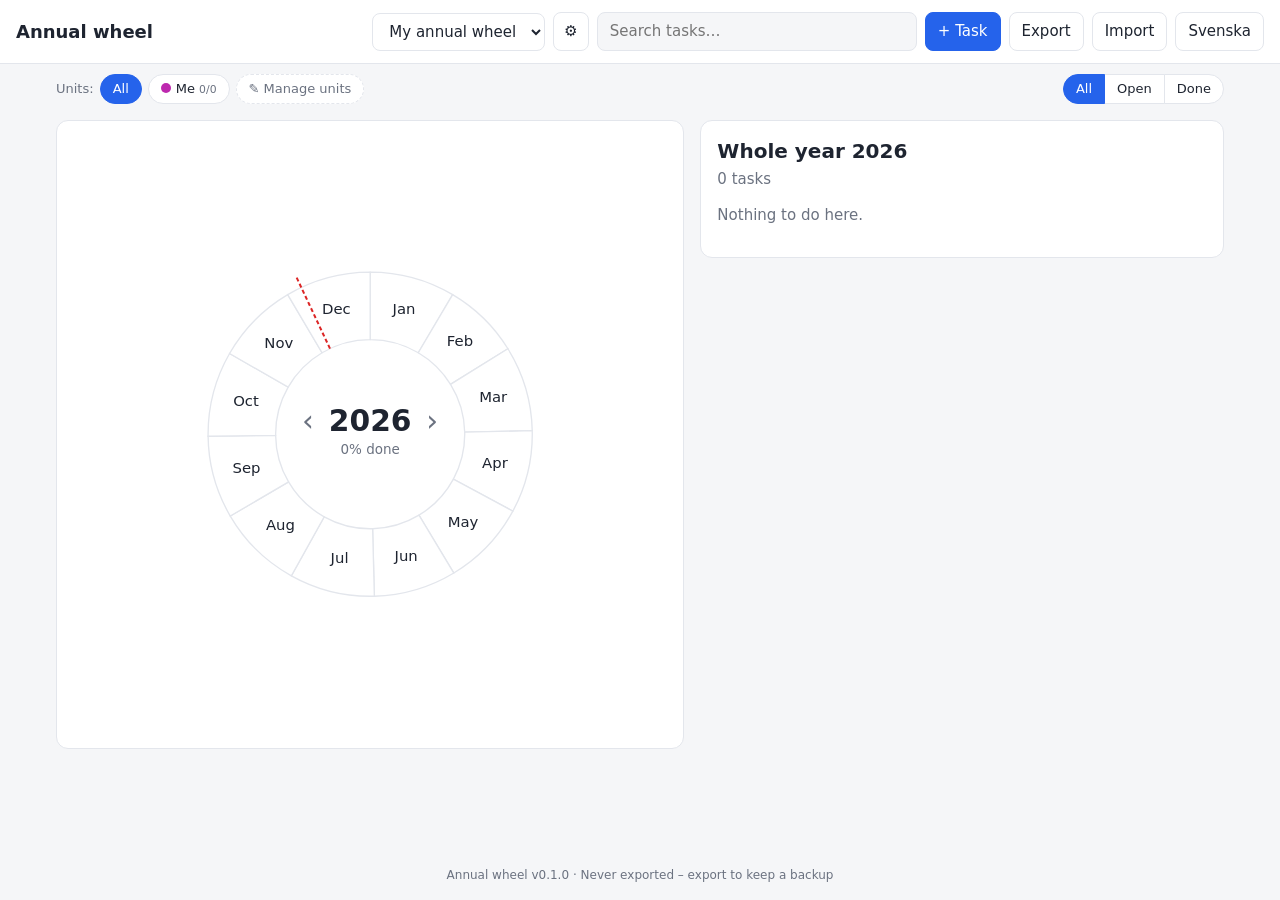
==== index.html @ ac0f51fc "Build Årshjul v0.1.0: recurring annual wheel PWA Vanilla JS, no dependencies, localStorage. Yearless" ====
<!doctype html>
<html lang="sv">

<head>
  <meta charset="utf-8">
  <meta name="viewport" content="width=device-width, initial-scale=1">
  <meta http-equiv="Content-Security-Policy"
    content="default-src 'self'; style-src 'self' 'unsafe-inline'; img-src 'self' data:; object-src 'none'; base-uri 'none'">
  <meta name="theme-color" content="#2563eb">
  <title>Årshjul</title>
  <link rel="manifest" href="manifest.webmanifest">
  <link rel="icon" href="icon.svg" type="image/svg+xml">
  <link rel="stylesheet" href="css/app.css">
  <script type="module" src="js/app.js"></script>
</head>

<body>
  <header>
    <h1 data-i18n="appName">Årshjul</h1>
    <select id="wheel-select" data-i18n-title="wheel"></select>
    <button id="btn-wheel" class="icon" data-i18n-title="wheelSettings">⚙</button>
    <input id="search" type="search" data-i18n-ph="search">
    <button id="btn-add" class="primary" data-i18n="addTask"></button>
    <button id="btn-export" data-i18n="export"></button>
    <label class="btn"><span data-i18n="import"></span><input id="file" type="file" accept=".json,application/json" hidden></label>
    <button id="btn-lang"></button>
  </header>

  <nav class="filters">
    <div id="chips" class="chips"></div>
    <div id="status" class="seg" role="group" data-i18n-title="status"></div>
  </nav>

  <main>
    <section class="card"><svg id="wheel" role="group" data-i18n-title="appName"></svg></section>
    <section class="card" id="panel" aria-live="polite"></section>
  </main>

  <footer><span data-i18n="appName"></span> <span id="version"></span> · <span id="backup"></span></footer>

  <dialog id="dlg-task">
    <form id="form-task">
      <h2 id="task-heading"></h2>
      <label><span data-i18n="title"></span><input name="title" required></label>
      <div class="row">
        <label><span data-i18n="start"></span><input name="start" type="date" required></label>
        <label><span data-i18n="end"></span><input name="end" type="date" required></label>
      </div>
      <small class="muted" data-i18n="wrapHint"></small>
      <fieldset>
        <legend data-i18n="units"></legend>
        <div id="task-units" class="checks"></div>
      </fieldset>
      <label><span data-i18n="note"></span><textarea name="note" rows="2"></textarea></label>
      <label><span data-i18n="checklist"></span><textarea name="items" rows="5" data-i18n-ph="checklistHint"></textarea></label>
      <div class="actions">
        <button type="button" id="task-delete" class="danger" data-i18n="delete"></button>
        <span class="spacer"></span>
        <button type="button" data-close data-i18n="cancel"></button>
        <button class="primary" data-i18n="save"></button>
      </div>
    </form>
  </dialog>

  <dialog id="dlg-units">
    <h2 data-i18n="manageUnits"></h2>
    <div id="unit-list"></div>
    <div class="actions">
      <button type="button" id="unit-add" data-i18n="newUnit"></button>
      <span class="spacer"></span>
      <button type="button" class="primary" data-close data-i18n="close"></button>
    </div>
  </dialog>

  <dialog id="dlg-wheel">
    <form id="form-wheel">
      <h2 data-i18n="wheelSettings"></h2>
      <label><span data-i18n="wheelName"></span><input name="name" required></label>
      <div class="actions">
        <button type="button" id="wheel-delete" class="danger" data-i18n="delete"></button>
        <span class="spacer"></span>
        <button type="button" data-close data-i18n="cancel"></button>
        <button class="primary" data-i18n="save"></button>
      </div>
    </form>
  </dialog>
</body>

</html>
---- css/app.css ----
:root {
  --bg: #f5f6f8;
  --card: #fff;
  --text: #1e2430;
  --muted: #6b7280;
  --line: #e3e6ec;
  --accent: #2563eb;
  --late: #dc2626;
  color-scheme: light dark;
}

@media (prefers-color-scheme: dark) {
  :root {
    --bg: #14171c;
    --card: #1d2128;
    --text: #e8eaee;
    --muted: #98a0ae;
    --line: #2d333d;
    --accent: #6ea0ff;
    --late: #f87171;
  }
}

* { box-sizing: border-box; }

body {
  margin: 0;
  font: 15px/1.4 system-ui, sans-serif;
  background: var(--bg);
  color: var(--text);
  min-height: 100vh;
  display: flex;
  flex-direction: column;
}

header {
  display: flex;
  flex-wrap: wrap;
  gap: 8px;
  align-items: center;
  padding: 12px 16px;
  background: var(--card);
  border-bottom: 1px solid var(--line);
}

header h1 { font-size: 18px; margin: 0 auto 0 0; }

input, select, textarea, button, .btn {
  font: inherit;
  color: var(--text);
  background: var(--card);
  border: 1px solid var(--line);
  border-radius: 8px;
  padding: 8px 12px;
}

input[type=search] { background: var(--bg); min-width: 200px; flex: 1 1 200px; max-width: 320px; }
button, .btn, select { cursor: pointer; }
button:hover, .btn:hover { border-color: var(--accent); }
:focus-visible { outline: 2px solid var(--accent); outline-offset: 2px; }
.primary { background: var(--accent); border-color: var(--accent); color: #fff; }
.danger { color: var(--late); }
.icon { padding: 8px 10px; }
.muted { color: var(--muted); }

.filters {
  display: flex;
  flex-wrap: wrap;
  justify-content: space-between;
  gap: 8px;
  padding: 10px 16px 0;
  max-width: 1200px;
  width: 100%;
  margin: 0 auto;
}

.chips { display: flex; flex-wrap: wrap; gap: 6px; align-items: center; }
.chips .label { color: var(--muted); font-size: 13px; }
.chip { padding: 5px 12px; border-radius: 999px; font-size: 13px; }
.chip small { color: var(--muted); }
.chip.on { background: var(--accent); border-color: var(--accent); color: #fff; }
.chip.on small { color: inherit; opacity: .8; }
.chip.ghost { border-style: dashed; color: var(--muted); }

.seg { display: flex; }
.seg button { border-radius: 0; font-size: 13px; padding: 5px 12px; margin-left: -1px; }
.seg button:first-child { border-radius: 999px 0 0 999px; }
.seg button:last-child { border-radius: 0 999px 999px 0; }
.seg button.on { background: var(--accent); border-color: var(--accent); color: #fff; position: relative; }

main {
  display: grid;
  grid-template-columns: minmax(320px, 1.2fr) minmax(300px, 1fr);
  gap: 16px;
  padding: 16px;
  max-width: 1200px;
  width: 100%;
  margin: 0 auto;
  flex: 1;
  align-items: start;
}

@media (max-width: 800px) {
  main { grid-template-columns: 1fr; }
}

.card { background: var(--card); border: 1px solid var(--line); border-radius: 12px; padding: 16px; min-width: 0; }

/* ---- Hjulet ---- */
svg { width: 100%; height: auto; display: block; }
svg [tabindex]:focus { outline: none; }
svg [tabindex]:focus-visible { stroke: var(--accent); stroke-width: 3; }
.month { fill: var(--card); stroke: var(--line); cursor: pointer; }
.month:hover, .month.sel { fill: var(--accent); fill-opacity: .18; }
.month-label { font-size: 11px; fill: var(--text); pointer-events: none; text-anchor: middle; dominant-baseline: middle; }
.task { cursor: pointer; stroke: var(--card); stroke-width: 1.5; transition: opacity .15s; }
.task:hover { filter: brightness(1.15); }
.task.late { stroke: var(--late); stroke-width: 2; stroke-dasharray: 4 2; }
.dim { opacity: .15; }
.task-label { font-size: 10px; fill: #fff; pointer-events: none; text-anchor: middle; dominant-baseline: central; }
.today { stroke: var(--late); stroke-width: 1.5; stroke-dasharray: 3 2; }
.center-year { font-size: 22px; font-weight: 700; fill: var(--text); text-anchor: middle; }
.center-sub { font-size: 10px; fill: var(--muted); text-anchor: middle; }
.center-late { font-size: 10px; fill: var(--late); text-anchor: middle; font-weight: 600; }
.nav { font-size: 22px; fill: var(--muted); text-anchor: middle; cursor: pointer; user-select: none; }
.nav:hover { fill: var(--accent); }

/* ---- Listan ---- */
.panel-head { display: flex; justify-content: space-between; align-items: start; gap: 8px; margin-bottom: 12px; }
.panel-head button { font-size: 13px; padding: 5px 10px; white-space: nowrap; }
h2 { margin: 0 0 4px; font-size: 20px; overflow-wrap: anywhere; }
h3 { font-size: 13px; text-transform: uppercase; letter-spacing: .04em; color: var(--muted); margin: 16px 0 8px; }
.late-h { color: var(--late); margin-top: 0; }
.sub, .empty { color: var(--muted); }

.todo { border: 1px solid var(--line); border-left: 5px solid var(--c); border-radius: 8px; padding: 10px 12px; margin-bottom: 10px; }
.todo.late { border-color: var(--late); border-left-color: var(--c); }
.todo-head { display: flex; justify-content: space-between; gap: 8px; }
.link { all: unset; font-weight: 600; cursor: pointer; overflow-wrap: anywhere; }
.link:hover { text-decoration: underline; }
.link:focus-visible { outline: 2px solid var(--accent); }
.todo-dates { color: var(--muted); font-size: 13px; white-space: nowrap; }
.tags { margin-top: 4px; }
.tag { display: inline-block; font-size: 11px; padding: 1px 8px; border-radius: 999px; border: 1px solid var(--line); color: var(--muted); margin: 0 4px 2px 0; }
.late-tag { border-color: var(--late); color: var(--late); font-weight: 600; }
.bar { height: 4px; background: var(--line); border-radius: 2px; margin: 8px 0; }
.bar > i { display: block; height: 100%; border-radius: 2px; background: var(--c); }
.note { margin: 0 0 6px; white-space: pre-wrap; overflow-wrap: anywhere; color: var(--muted); font-size: 14px; }
.todo label { display: flex; gap: 8px; align-items: baseline; padding: 2px 0; cursor: pointer; overflow-wrap: anywhere; }
.todo label.done span { text-decoration: line-through; color: var(--muted); }

.dot { display: inline-block; width: 10px; height: 10px; border-radius: 50%; margin-right: 5px; }

footer { text-align: center; font-size: 12px; color: var(--muted); padding: 8px 16px 16px; }
footer .warn { color: var(--late); }

/* ---- Dialoger ---- */
dialog {
  background: var(--card);
  color: var(--text);
  border: 1px solid var(--line);
  border-radius: 12px;
  padding: 20px;
  width: min(480px, calc(100vw - 32px));
}
dialog::backdrop { background: rgb(0 0 0 / .4); }
dialog form { display: flex; flex-direction: column; gap: 10px; }
dialog label { display: flex; flex-direction: column; gap: 4px; font-size: 13px; color: var(--muted); }
dialog label > :is(input, textarea) { color: var(--text); font-size: 15px; }
dialog .row { display: flex; gap: 10px; }
dialog .row label { flex: 1; }
fieldset { border: 1px solid var(--line); border-radius: 8px; margin: 0; padding: 8px 12px; }
legend { font-size: 13px; color: var(--muted); padding: 0 4px; }
.checks { display: flex; flex-wrap: wrap; gap: 4px 16px; }
dialog label.check { flex-direction: row; align-items: center; gap: 6px; color: var(--text); font-size: 15px; }
.actions { display: flex; gap: 8px; margin-top: 8px; }
.spacer { flex: 1; }
.unit-row { display: flex; gap: 8px; margin-bottom: 8px; }
.unit-row input[name=name] { flex: 1; min-width: 0; }
.unit-row input[type=color] { padding: 2px; width: 44px; height: 40px; }

/* ---- Utskrift ---- */
@media print {
  header, .filters, footer, .panel-head button { display: none; }
  body { background: #fff; }
  main { grid-template-columns: 1fr; }
  .card { border: none; break-inside: avoid; }
  .todo { break-inside: avoid; }
}
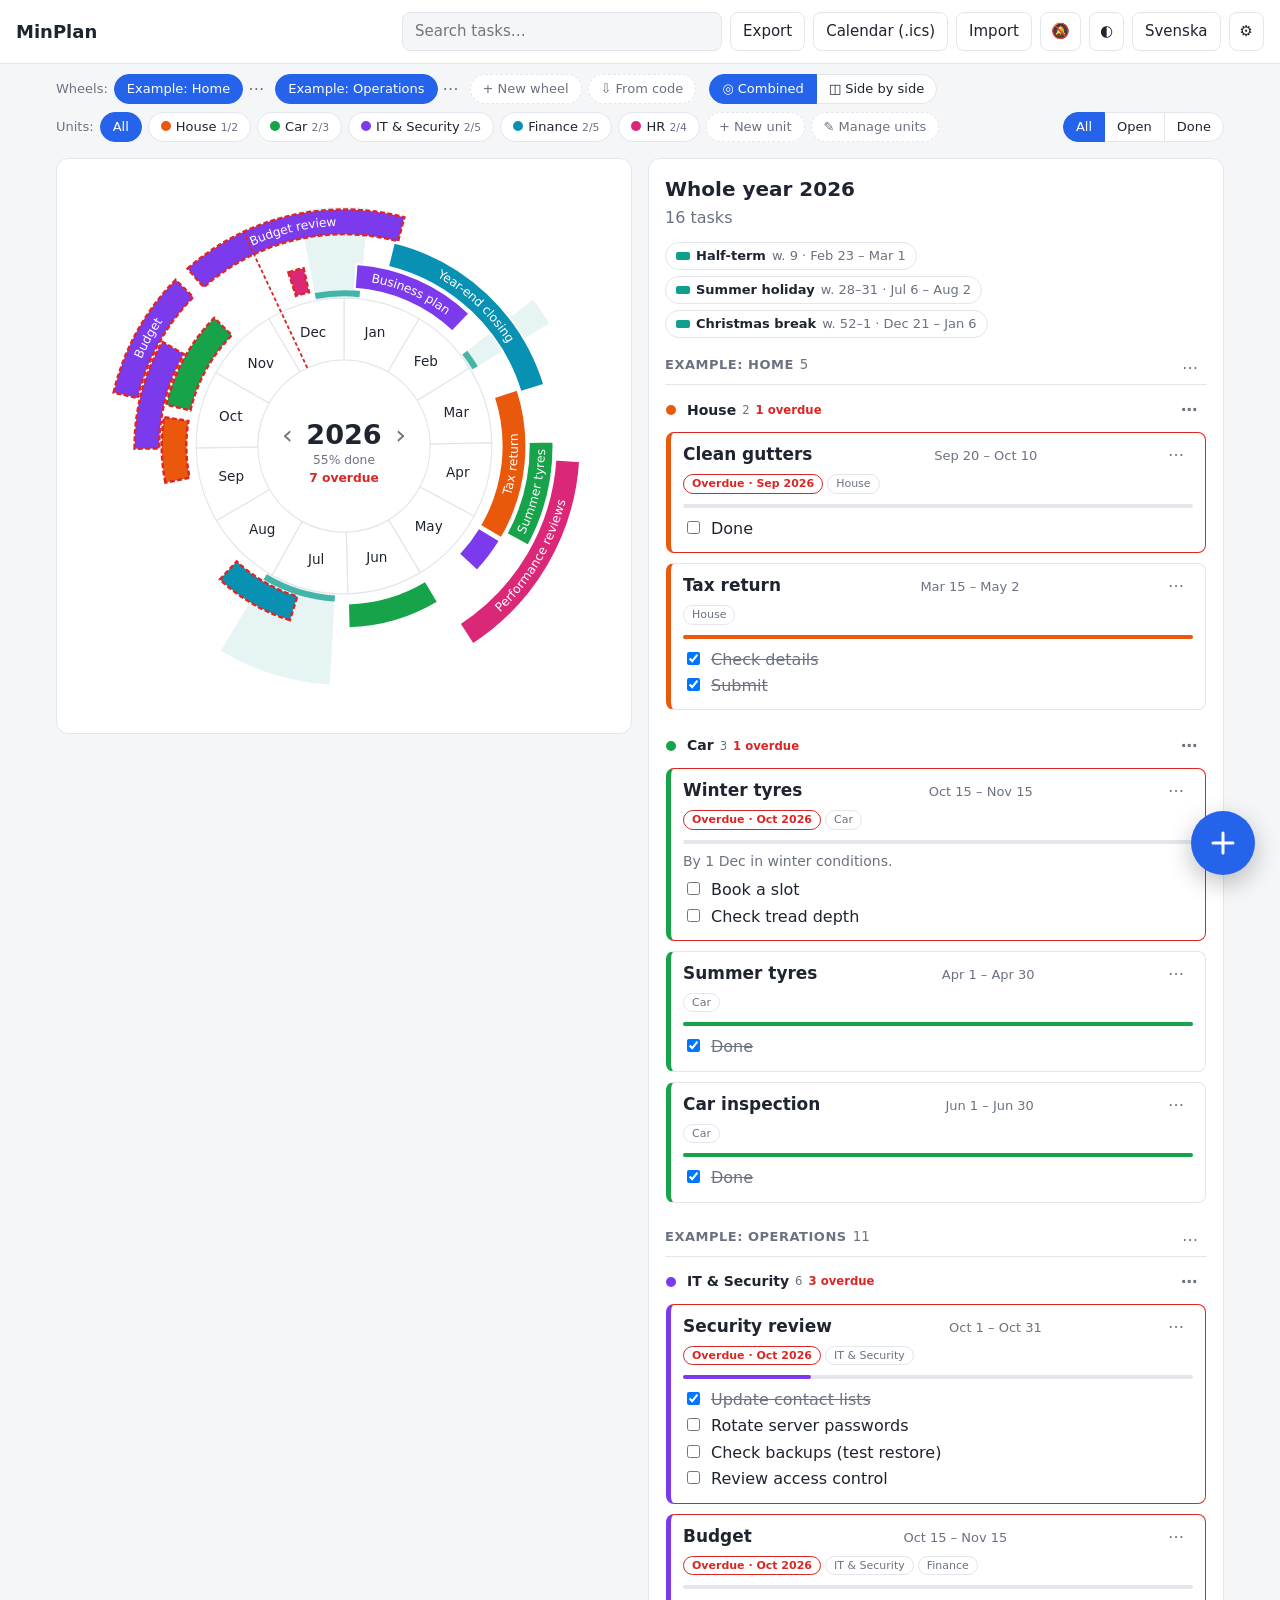
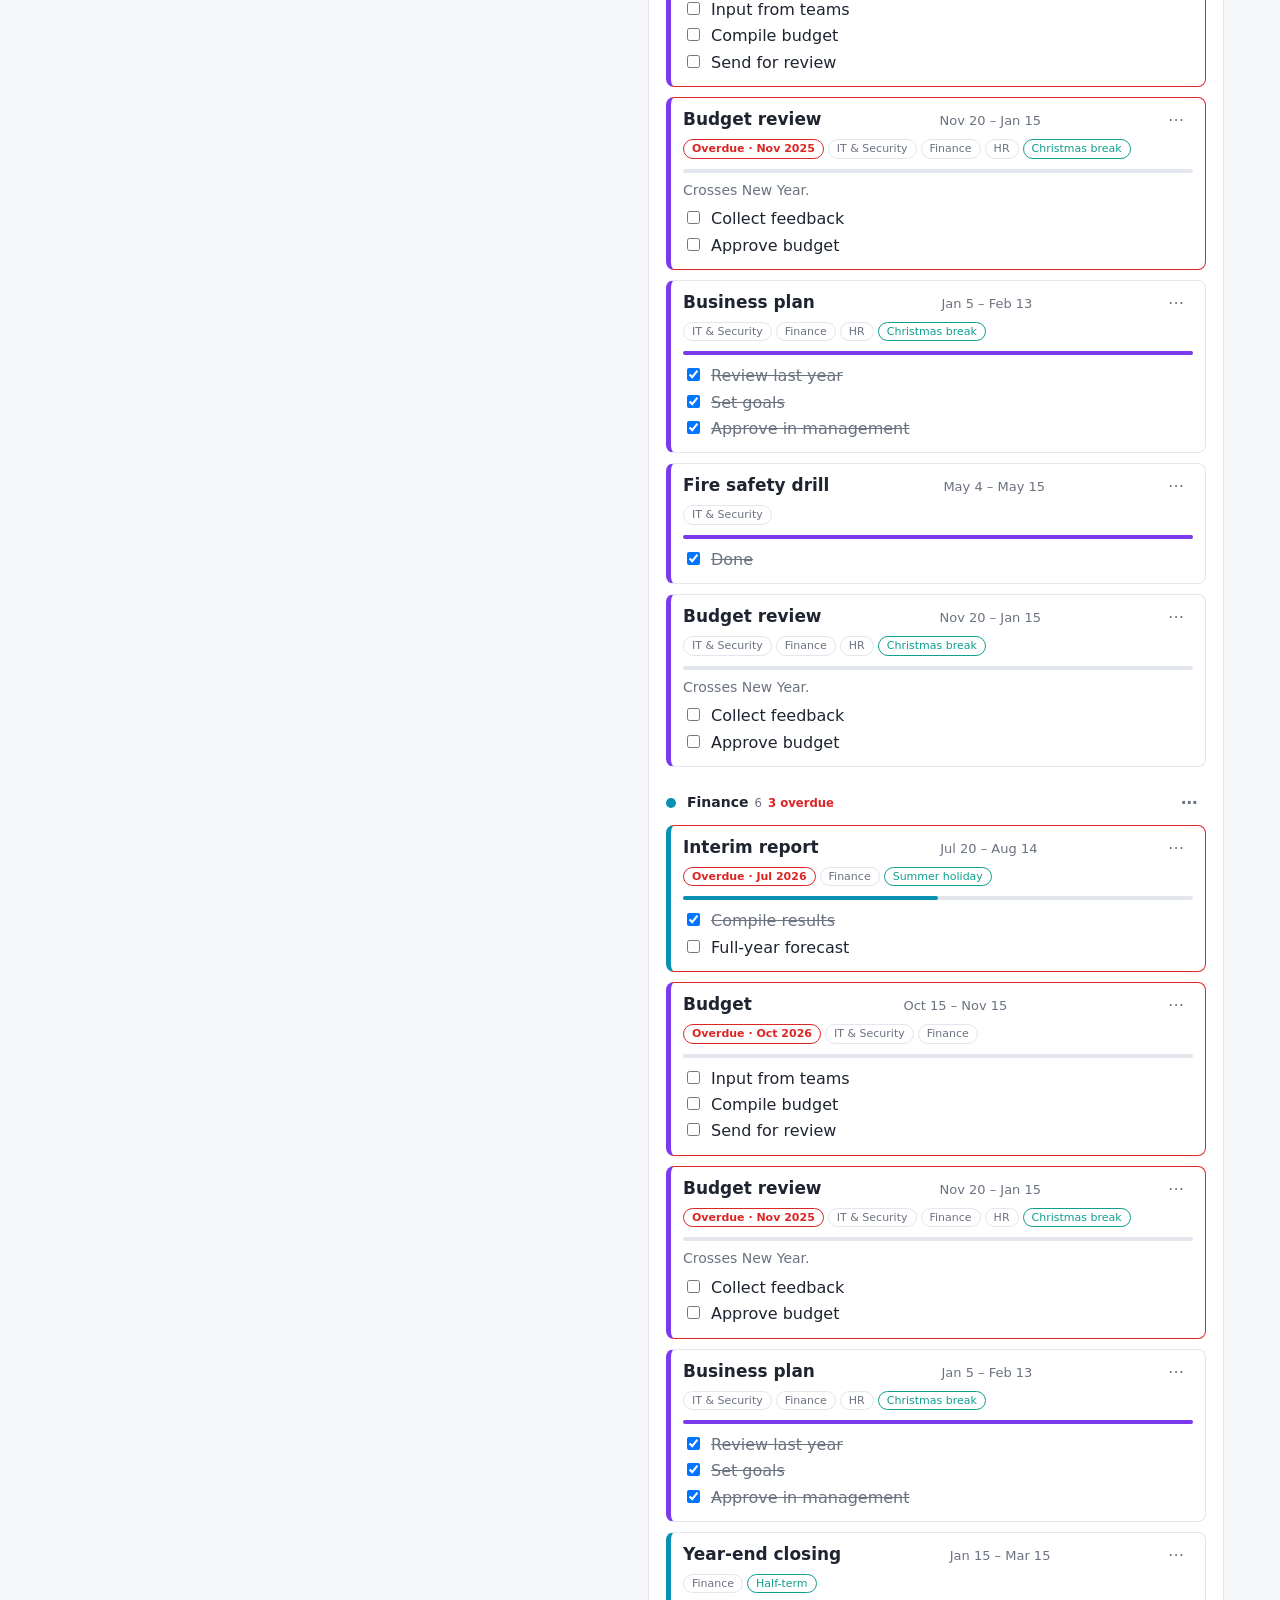
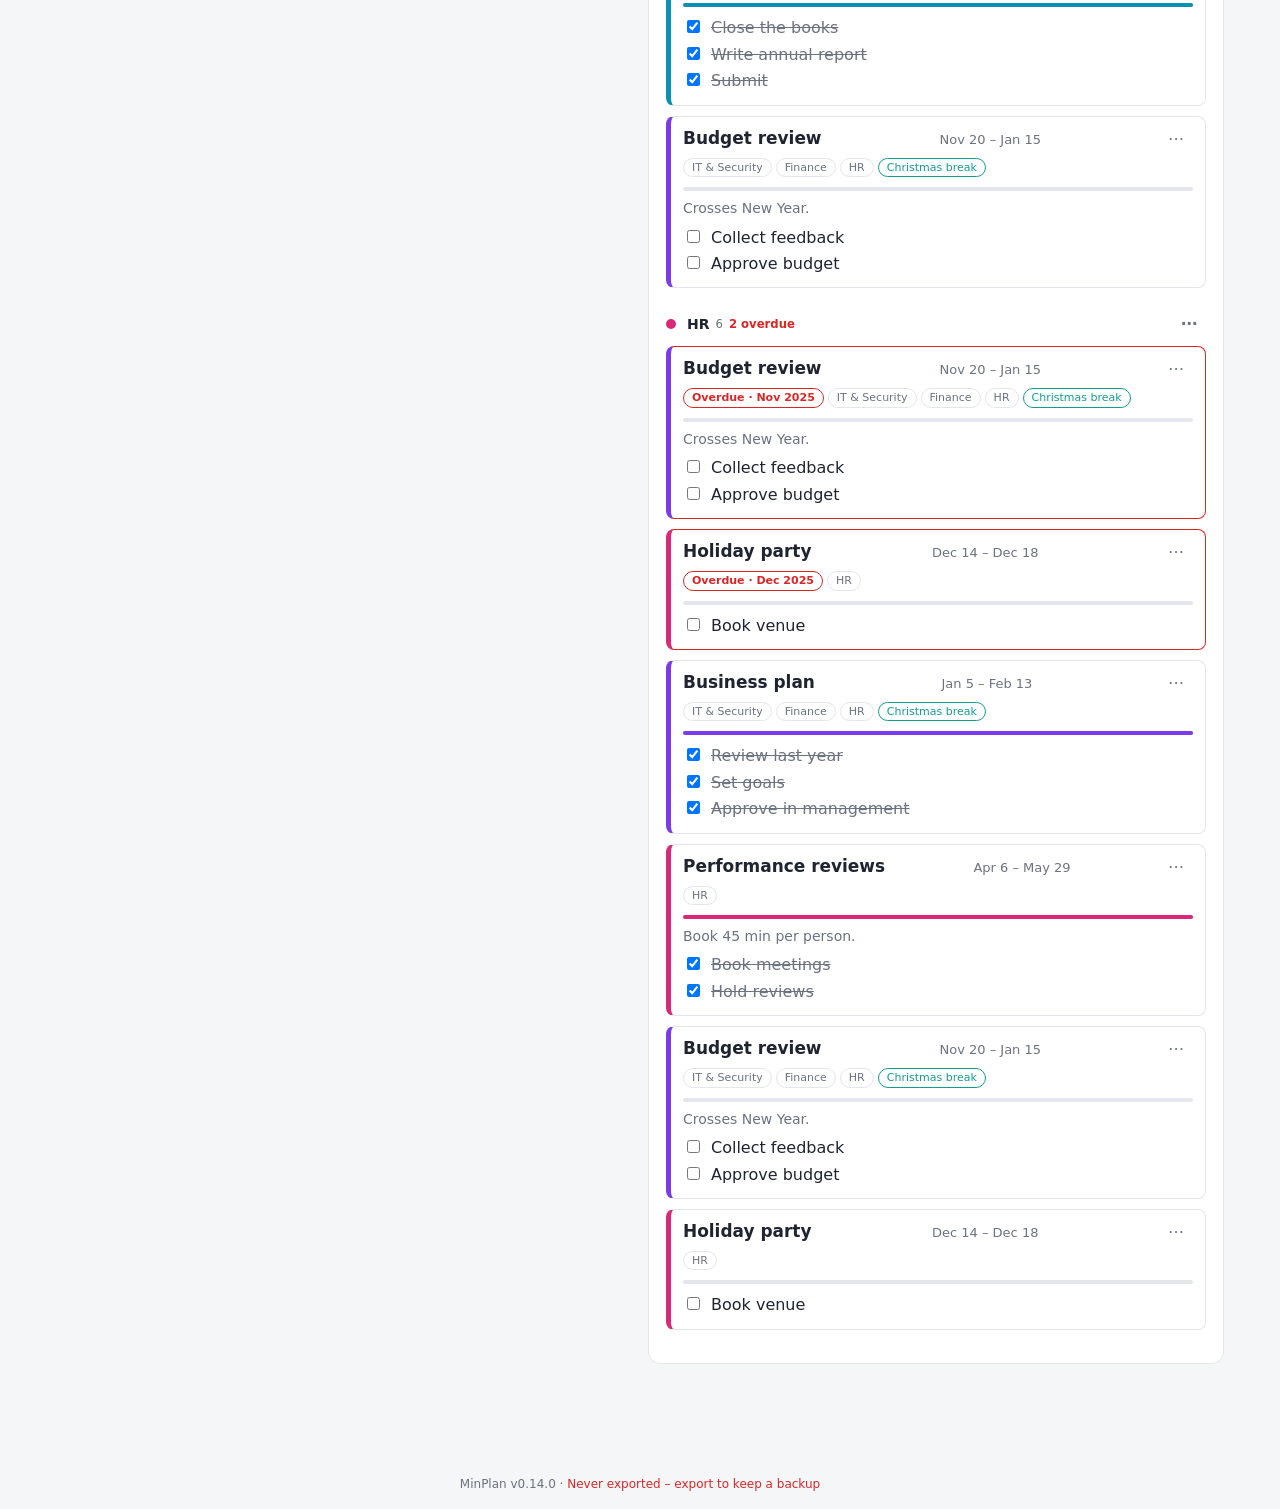
==== commit 81768b38: "adding improved export and import and a dedicated settings page" ====
--- a/index.html
+++ b/index.html
@@ -7,7 +7,7 @@
   <meta http-equiv="Content-Security-Policy"
     content="default-src 'self'; style-src 'self' 'unsafe-inline'; img-src 'self' data:; object-src 'none'; base-uri 'none'">
   <meta name="theme-color" content="#2563eb">
-  <title>Årshjul</title>
+  <title>MinPlan</title>
   <link rel="manifest" href="manifest.webmanifest">
   <link rel="icon" href="icon.svg" type="image/svg+xml">
   <link rel="stylesheet" href="css/app.css">
@@ -16,23 +16,25 @@
 
 <body>
   <header>
-    <h1 data-i18n="appName">Årshjul</h1>
-    <select id="wheel-select" data-i18n-title="wheel"></select>
-    <button id="btn-wheel" class="icon" data-i18n-title="wheelSettings">⚙</button>
+    <h1 data-i18n="appName">MinPlan</h1>
     <input id="search" type="search" data-i18n-ph="search">
-    <button id="btn-add" class="primary" data-i18n="addTask"></button>
     <button id="btn-export" data-i18n="export"></button>
+    <button id="btn-ics" data-i18n="calendar" data-i18n-title="calendarHint"></button>
     <label class="btn"><span data-i18n="import"></span><input id="file" type="file" accept=".json,application/json" hidden></label>
+    <button id="btn-notify" class="icon" hidden></button>
+    <button id="btn-theme" class="icon"></button>
     <button id="btn-lang"></button>
+    <button id="btn-settings" class="icon" data-i18n-title="settings">⚙</button>
   </header>
 
   <nav class="filters">
+    <div id="wheels" class="chips wheels"></div>
     <div id="chips" class="chips"></div>
     <div id="status" class="seg" role="group" data-i18n-title="status"></div>
   </nav>
 
-  <main>
-    <section class="card"><svg id="wheel" role="group" data-i18n-title="appName"></svg></section>
+  <main id="main">
+    <section class="card" id="wheel-area"></section>
     <section class="card" id="panel" aria-live="polite"></section>
   </main>
 
@@ -42,9 +44,10 @@
     <form id="form-task">
       <h2 id="task-heading"></h2>
       <label><span data-i18n="title"></span><input name="title" required></label>
+      <label hidden><span data-i18n="wheel"></span><select name="wheel"></select></label>
       <div class="row">
-        <label><span data-i18n="start"></span><input name="start" type="date" required></label>
-        <label><span data-i18n="end"></span><input name="end" type="date" required></label>
+        <label><span data-i18n="start"></span><input name="start" class="date" required maxlength="10" inputmode="numeric" autocomplete="off" data-i18n-ph="dateFmt"></label>
+        <label><span data-i18n="end"></span><input name="end" class="date" required maxlength="10" inputmode="numeric" autocomplete="off" data-i18n-ph="dateFmt"></label>
       </div>
       <small class="muted" data-i18n="wrapHint"></small>
       <fieldset>
@@ -53,6 +56,7 @@
       </fieldset>
       <label><span data-i18n="note"></span><textarea name="note" rows="2"></textarea></label>
       <label><span data-i18n="checklist"></span><textarea name="items" rows="5" data-i18n-ph="checklistHint"></textarea></label>
+      <label class="check"><input type="checkbox" name="notify"><span data-i18n="notifyTask"></span></label>
       <div class="actions">
         <button type="button" id="task-delete" class="danger" data-i18n="delete"></button>
         <span class="spacer"></span>
@@ -64,12 +68,30 @@
 
   <dialog id="dlg-units">
     <h2 data-i18n="manageUnits"></h2>
+    <p class="muted hint" data-i18n="unitsHint"></p>
     <div id="unit-list"></div>
     <div class="actions">
-      <button type="button" id="unit-add" data-i18n="newUnit"></button>
       <span class="spacer"></span>
       <button type="button" class="primary" data-close data-i18n="close"></button>
     </div>
+  </dialog>
+
+  <dialog id="dlg-new">
+    <form id="form-new">
+      <h2 data-i18n="newWheelTitle"></h2>
+      <label><span data-i18n="wheelName"></span><input name="name" required></label>
+      <fieldset>
+        <legend data-i18n="startWith"></legend>
+        <label class="check"><input type="radio" name="from" value="empty" checked><span data-i18n="startEmpty"></span></label>
+        <label class="check"><input type="radio" name="from" value="example"><span data-i18n="startExample"></span></label>
+      </fieldset>
+      <label class="check" id="clear-box"><input type="checkbox" name="clear" checked><span id="clear-text"></span></label>
+      <div class="actions">
+        <span class="spacer"></span>
+        <button type="button" data-close data-i18n="cancel"></button>
+        <button class="primary" data-i18n="create"></button>
+      </div>
+    </form>
   </dialog>
 
   <dialog id="dlg-wheel">
@@ -84,6 +106,125 @@
       </div>
     </form>
   </dialog>
+  <dialog id="dlg-period">
+    <form id="form-period">
+      <h2 id="period-heading"></h2>
+      <label><span data-i18n="periodName"></span><input name="name" required data-i18n-ph="periodPh"></label>
+      <label hidden><span data-i18n="wheel"></span><select name="wheel"></select></label>
+      <div class="row">
+        <label><span data-i18n="start"></span><input name="start" class="date" required maxlength="10" inputmode="numeric" autocomplete="off" data-i18n-ph="dateFmt"></label>
+        <label><span data-i18n="end"></span><input name="end" class="date" required maxlength="10" inputmode="numeric" autocomplete="off" data-i18n-ph="dateFmt"></label>
+      </div>
+      <small class="muted" id="period-weeks"></small>
+      <label class="check"><input type="checkbox" name="recurring"><span data-i18n="recurring"></span></label>
+      <small class="muted" data-i18n="recurringHint"></small>
+      <div class="actions">
+        <button type="button" id="period-delete" class="danger" data-i18n="delete"></button>
+        <span class="spacer"></span>
+        <button type="button" data-close data-i18n="cancel"></button>
+        <button class="primary" data-i18n="save"></button>
+      </div>
+    </form>
+  </dialog>
+
+  <dialog id="dlg-settings">
+    <form id="form-settings">
+      <h2 data-i18n="settings"></h2>
+      <fieldset>
+        <legend data-i18n="appearance"></legend>
+        <label><span data-i18n="textSize"></span>
+          <span class="range"><input type="range" name="fs" min="90" max="160" step="10"><output id="fs-out"></output></span></label>
+        <label><span data-i18n="pageWidth"></span><select name="width">
+          <option value="normal" data-i18n="widthNormal"></option><option value="wide" data-i18n="widthWide"></option>
+          <option value="full" data-i18n="widthFull"></option></select></label>
+        <label><span data-i18n="cols"></span><select name="cols">
+          <option value="wheel" data-i18n="colsWheel"></option><option value="even" data-i18n="colsEven"></option>
+          <option value="list" data-i18n="colsList"></option></select></label>
+        <label><span data-i18n="themeLabel"></span><select name="theme">
+          <option value="auto" data-i18n="themeOptAuto"></option><option value="light" data-i18n="themeOptLight"></option>
+          <option value="dark" data-i18n="themeOptDark"></option></select></label>
+        <label><span data-i18n="language"></span><select name="lang">
+          <option value="sv">Svenska</option><option value="en">English</option></select></label>
+      </fieldset>
+      <fieldset>
+        <legend data-i18n="wheels"></legend>
+        <div id="set-wheels" class="checks"></div>
+        <button type="button" id="set-code" data-i18n="addFromCode"></button>
+        <label><span data-i18n="layout"></span><select name="layout">
+          <option value="merged" data-i18n="merged"></option><option value="split" data-i18n="split"></option></select></label>
+      </fieldset>
+      <fieldset>
+        <legend data-i18n="units"></legend>
+        <button type="button" id="set-units" data-i18n="manageUnits"></button>
+      </fieldset>
+      <fieldset id="set-notify-box">
+        <legend data-i18n="notifications"></legend>
+        <label class="check"><input type="checkbox" name="notify"><span data-i18n="notifySetting"></span></label>
+      </fieldset>
+      <div class="actions">
+        <span class="spacer"></span>
+        <button type="button" class="primary" data-close data-i18n="close"></button>
+      </div>
+    </form>
+  </dialog>
+
+  <dialog id="dlg-share">
+    <h2 data-i18n="shareTitle"></h2>
+    <p class="muted hint" data-i18n="shareHint"></p>
+    <textarea id="share-code" class="code" rows="6" readonly></textarea>
+    <div class="actions">
+      <button type="button" id="share-link" data-i18n="copyLink"></button>
+      <span class="spacer"></span>
+      <button type="button" data-close data-i18n="close"></button>
+      <button type="button" id="share-copy" class="primary" data-i18n="copyCode"></button>
+    </div>
+  </dialog>
+
+  <dialog id="dlg-code">
+    <form id="form-code">
+      <h2 data-i18n="addFromCode"></h2>
+      <p class="muted hint" data-i18n="codeHint"></p>
+      <textarea name="code" class="code" rows="6" required data-i18n-ph="codePh"></textarea>
+      <div class="actions">
+        <span class="spacer"></span>
+        <button type="button" data-close data-i18n="cancel"></button>
+        <button class="primary" data-i18n="next"></button>
+      </div>
+    </form>
+  </dialog>
+
+  <dialog id="dlg-import">
+    <form id="form-import">
+      <h2 data-i18n="importTitle"></h2>
+      <p id="import-summary"></p>
+      <label class="check"><input type="radio" name="mode" value="add" checked><span data-i18n="importAdd"></span></label>
+      <label class="check"><input type="radio" name="mode" value="replace"><span data-i18n="importReplace"></span></label>
+      <label><span data-i18n="importTarget"></span><select name="target" disabled></select></label>
+      <div class="actions">
+        <span class="spacer"></span>
+        <button type="button" data-close data-i18n="cancel"></button>
+        <button class="primary" data-i18n="import"></button>
+      </div>
+    </form>
+  </dialog>
+
+  <dialog id="dlg-confirm">
+    <form method="dialog">
+      <p id="confirm-text"></p>
+      <div class="actions">
+        <span class="spacer"></span>
+        <button value="no" data-i18n="cancel"></button>
+        <button value="yes" class="primary" data-i18n="confirm"></button>
+      </div>
+    </form>
+  </dialog>
+
+  <div id="fab" class="fab-wrap">
+    <div id="fab-menu" class="fab-menu" role="menu" inert></div>
+    <button id="fab-btn" class="fab" aria-haspopup="menu" aria-expanded="false" data-i18n-title="addTask"><svg viewBox="0 0 24 24" aria-hidden="true"><path d="M12 4v16M4 12h16"/></svg></button>
+  </div>
+
+  <div id="toast" class="toast" role="status" hidden></div>
 </body>
 
 </html>
--- a/css/app.css
+++ b/css/app.css
@@ -5,27 +5,49 @@
   --muted: #6b7280;
   --line: #e3e6ec;
   --accent: #2563eb;
+  --on-accent: #fff;
   --late: #dc2626;
-  color-scheme: light dark;
-}
-
+  --period: #0f9f8f;
+  color-scheme: light;
+}
+
+/* Tema: system (inget data-theme), eller tvingat via data-theme="light"/"dark" på <html>. */
 @media (prefers-color-scheme: dark) {
-  :root {
+  :root:not([data-theme="light"]) {
     --bg: #14171c;
     --card: #1d2128;
     --text: #e8eaee;
     --muted: #98a0ae;
     --line: #2d333d;
     --accent: #6ea0ff;
+    --on-accent: #0b1220;
     --late: #f87171;
+  --period: #2dd4bf;
+    color-scheme: dark;
   }
 }
+
+:root[data-theme="dark"] {
+  --bg: #14171c;
+  --card: #1d2128;
+  --text: #e8eaee;
+  --muted: #98a0ae;
+  --line: #2d333d;
+  --accent: #6ea0ff;
+  --on-accent: #0b1220;
+  --late: #f87171;
+  --period: #2dd4bf;
+  color-scheme: dark;
+}
+
+/* Globala inställningar (sätts från ⚙ Inställningar): textstorlek, sidbredd, fördelning hjul/lista. */
+:root { --fs: 1; --page-max: 1200px; --c1: 1fr; --c2: 1fr; }
 
 * { box-sizing: border-box; }
 
 body {
   margin: 0;
-  font: 15px/1.4 system-ui, sans-serif;
+  font: calc(15px * var(--fs))/1.4 system-ui, sans-serif;
   background: var(--bg);
   color: var(--text);
   min-height: 100vh;
@@ -43,7 +65,7 @@
   border-bottom: 1px solid var(--line);
 }
 
-header h1 { font-size: 18px; margin: 0 auto 0 0; }
+header h1 { font-size: calc(18px * var(--fs)); margin: 0 auto 0 0; }
 
 input, select, textarea, button, .btn {
   font: inherit;
@@ -58,7 +80,7 @@
 button, .btn, select { cursor: pointer; }
 button:hover, .btn:hover { border-color: var(--accent); }
 :focus-visible { outline: 2px solid var(--accent); outline-offset: 2px; }
-.primary { background: var(--accent); border-color: var(--accent); color: #fff; }
+.primary { background: var(--accent); border-color: var(--accent); color: var(--on-accent); }
 .danger { color: var(--late); }
 .icon { padding: 8px 10px; }
 .muted { color: var(--muted); }
@@ -69,31 +91,41 @@
   justify-content: space-between;
   gap: 8px;
   padding: 10px 16px 0;
-  max-width: 1200px;
+  max-width: var(--page-max);
   width: 100%;
   margin: 0 auto;
 }
 
 .chips { display: flex; flex-wrap: wrap; gap: 6px; align-items: center; }
-.chips .label { color: var(--muted); font-size: 13px; }
-.chip { padding: 5px 12px; border-radius: 999px; font-size: 13px; }
+.chips .label { color: var(--muted); font-size: calc(13px * var(--fs)); }
+.wheels { flex-basis: 100%; }
+.wchip { position: relative; display: inline-flex; align-items: center; }
+.wchip .more { margin-left: 0; padding: 0 4px; }
+.wheel-head { position: relative; display: flex; align-items: baseline; gap: 6px; margin: 18px 0 6px; padding-bottom: 4px; border-bottom: 1px solid var(--line); }
+.wheel-head h3 { margin: 0; }
+.wheel-head small { color: var(--muted); }
+.wheel-head .more { align-self: center; }
+.unit-wheel { margin-bottom: 14px; }
+.unit-wheel h3 { margin-top: 4px; }
+.chip { padding: 5px 12px; border-radius: 999px; font-size: calc(13px * var(--fs)); }
 .chip small { color: var(--muted); }
-.chip.on { background: var(--accent); border-color: var(--accent); color: #fff; }
+.chip.on { background: var(--accent); border-color: var(--accent); color: var(--on-accent); }
 .chip.on small { color: inherit; opacity: .8; }
 .chip.ghost { border-style: dashed; color: var(--muted); }
 
 .seg { display: flex; }
-.seg button { border-radius: 0; font-size: 13px; padding: 5px 12px; margin-left: -1px; }
+.seg button { border-radius: 0; font-size: calc(13px * var(--fs)); padding: 5px 12px; margin-left: -1px; }
 .seg button:first-child { border-radius: 999px 0 0 999px; }
 .seg button:last-child { border-radius: 0 999px 999px 0; }
-.seg button.on { background: var(--accent); border-color: var(--accent); color: #fff; position: relative; }
+.seg button.on { background: var(--accent); border-color: var(--accent); color: var(--on-accent); position: relative; }
 
 main {
   display: grid;
-  grid-template-columns: minmax(320px, 1.2fr) minmax(300px, 1fr);
+  grid-template-columns: minmax(320px, var(--c1)) minmax(300px, var(--c2));
   gap: 16px;
   padding: 16px;
-  max-width: 1200px;
+  padding-bottom: 104px; /* plats för +-knappen */
+  max-width: var(--page-max);
   width: 100%;
   margin: 0 auto;
   flex: 1;
@@ -104,10 +136,21 @@
   main { grid-template-columns: 1fr; }
 }
 
+/* Sida vid sida: hjulen i ett rutnät över hela bredden, listan under. */
+main.split { grid-template-columns: 1fr; }
+.wheel-grid { display: grid; grid-template-columns: repeat(auto-fit, minmax(280px, 1fr)); gap: 16px; }
+.wheel-grid figure { margin: 0; min-width: 0; }
+.wheel-grid figcaption { text-align: center; font-weight: 600; margin-bottom: 4px; overflow-wrap: anywhere; }
+.wheel-grid svg { max-width: 460px; margin: 0 auto; }
+.layout { margin-left: 8px; }
+
 .card { background: var(--card); border: 1px solid var(--line); border-radius: 12px; padding: 16px; min-width: 0; }
 
 /* ---- Hjulet ---- */
 svg { width: 100%; height: auto; display: block; }
+#wheel { max-height: calc(100vh - 170px); } /* stor skärm: hjulet får inte bli högre än fönstret */
+#panel { font-size: calc(16px * var(--fs)); }
+.todo-head .link { font-size: 1.06em; }
 svg [tabindex]:focus { outline: none; }
 svg [tabindex]:focus-visible { stroke: var(--accent); stroke-width: 3; }
 .month { fill: var(--card); stroke: var(--line); cursor: pointer; }
@@ -118,6 +161,9 @@
 .task.late { stroke: var(--late); stroke-width: 2; stroke-dasharray: 4 2; }
 .dim { opacity: .15; }
 .task-label { font-size: 10px; fill: #fff; pointer-events: none; text-anchor: middle; dominant-baseline: central; }
+.period-bg { fill: var(--period); fill-opacity: .1; pointer-events: none; }
+.period { fill: var(--period); fill-opacity: .75; cursor: pointer; }
+.period:hover { fill-opacity: 1; }
 .today { stroke: var(--late); stroke-width: 1.5; stroke-dasharray: 3 2; }
 .center-year { font-size: 22px; font-weight: 700; fill: var(--text); text-anchor: middle; }
 .center-sub { font-size: 10px; fill: var(--muted); text-anchor: middle; }
@@ -127,32 +173,83 @@
 
 /* ---- Listan ---- */
 .panel-head { display: flex; justify-content: space-between; align-items: start; gap: 8px; margin-bottom: 12px; }
-.panel-head button { font-size: 13px; padding: 5px 10px; white-space: nowrap; }
-h2 { margin: 0 0 4px; font-size: 20px; overflow-wrap: anywhere; }
-h3 { font-size: 13px; text-transform: uppercase; letter-spacing: .04em; color: var(--muted); margin: 16px 0 8px; }
-.late-h { color: var(--late); margin-top: 0; }
+.panel-head button { font-size: calc(13px * var(--fs)); padding: 5px 10px; white-space: nowrap; }
+h2 { margin: 0 0 4px; font-size: calc(20px * var(--fs)); overflow-wrap: anywhere; }
+h3 { font-size: calc(13px * var(--fs)); text-transform: uppercase; letter-spacing: .04em; color: var(--muted); margin: 16px 0 8px; }
 .sub, .empty { color: var(--muted); }
 
-.todo { border: 1px solid var(--line); border-left: 5px solid var(--c); border-radius: 8px; padding: 10px 12px; margin-bottom: 10px; }
+.group { display: flex; flex-direction: column; gap: 10px; padding: 6px; margin: 0 -6px 10px; border-radius: 10px; border: 1px dashed transparent; }
+.group-head { position: relative; display: flex; align-items: center; gap: 6px; font-weight: 600; font-size: calc(14px * var(--fs)); }
+.group-head small { color: var(--muted); font-weight: 400; }
+.group-head .late-count { color: var(--late); font-weight: 600; }
+.group-name { overflow-wrap: anywhere; }
+.drop-hint { margin: 0; font-size: calc(13px * var(--fs)); color: var(--muted); }
+.is-dragging [data-drop-unit] { border-color: var(--line); }
+.is-dragging .chip[data-drop-unit] { border-style: dashed; border-color: var(--accent); }
+.drop-over, .is-dragging .drop-over { border-color: var(--accent); background: color-mix(in srgb, var(--accent) 10%, transparent); }
+.dragging { opacity: .4; }
+
+.more { margin-left: auto; padding: 0 8px; line-height: 22px; border-color: transparent; background: none; color: var(--muted); font-size: calc(16px * var(--fs)); }
+.more:hover, .more[aria-expanded="true"] { border-color: var(--line); color: var(--text); }
+.menu {
+  position: absolute;
+  right: 0;
+  top: calc(100% + 4px);
+  z-index: 5;
+  display: flex;
+  flex-direction: column;
+  min-width: 180px;
+  max-width: min(280px, calc(100vw - 48px));
+  padding: 4px;
+  background: var(--card);
+  border: 1px solid var(--line);
+  border-radius: 8px;
+  box-shadow: 0 6px 20px rgb(0 0 0 / .15);
+}
+.menu button { border: none; background: none; text-align: left; padding: 7px 10px; border-radius: 6px; font-size: calc(14px * var(--fs)); font-weight: 400; overflow-wrap: anywhere; }
+.menu button:hover, .menu button:focus-visible { background: var(--bg); outline: none; }
+
+.todo { border: 1px solid var(--line); border-left: 5px solid var(--c); border-radius: 8px; padding: 10px 12px; background: var(--card); }
 .todo.late { border-color: var(--late); border-left-color: var(--c); }
-.todo-head { display: flex; justify-content: space-between; gap: 8px; }
+.todo-head { position: relative; display: flex; align-items: baseline; gap: 8px; }
+.todo-head .link { margin-right: auto; }
+.todo[draggable] { cursor: grab; }
 .link { all: unset; font-weight: 600; cursor: pointer; overflow-wrap: anywhere; }
 .link:hover { text-decoration: underline; }
 .link:focus-visible { outline: 2px solid var(--accent); }
-.todo-dates { color: var(--muted); font-size: 13px; white-space: nowrap; }
+.todo-dates { color: var(--muted); font-size: calc(13px * var(--fs)); white-space: nowrap; }
 .tags { margin-top: 4px; }
-.tag { display: inline-block; font-size: 11px; padding: 1px 8px; border-radius: 999px; border: 1px solid var(--line); color: var(--muted); margin: 0 4px 2px 0; }
+.tag { display: inline-block; font-size: calc(11px * var(--fs)); padding: 1px 8px; border-radius: 999px; border: 1px solid var(--line); color: var(--muted); margin: 0 4px 2px 0; }
 .late-tag { border-color: var(--late); color: var(--late); font-weight: 600; }
 .bar { height: 4px; background: var(--line); border-radius: 2px; margin: 8px 0; }
 .bar > i { display: block; height: 100%; border-radius: 2px; background: var(--c); }
-.note { margin: 0 0 6px; white-space: pre-wrap; overflow-wrap: anywhere; color: var(--muted); font-size: 14px; }
+.note { margin: 0 0 6px; white-space: pre-wrap; overflow-wrap: anywhere; color: var(--muted); font-size: calc(14px * var(--fs)); }
 .todo label { display: flex; gap: 8px; align-items: baseline; padding: 2px 0; cursor: pointer; overflow-wrap: anywhere; }
 .todo label.done span { text-decoration: line-through; color: var(--muted); }
 
+.periods { display: flex; flex-wrap: wrap; gap: 6px; margin-bottom: 12px; }
+.period-chip { display: inline-flex; align-items: center; gap: 6px; padding: 4px 10px; font-size: calc(13px * var(--fs)); border-radius: 999px; text-align: left; }
+.period-chip i { width: 14px; height: 8px; border-radius: 2px; background: var(--period); flex: none; }
+.period-chip span { color: var(--muted); }
+.period-tag { border-color: var(--period); color: var(--period); }
+
 .dot { display: inline-block; width: 10px; height: 10px; border-radius: 50%; margin-right: 5px; }
 
-footer { text-align: center; font-size: 12px; color: var(--muted); padding: 8px 16px 16px; }
+footer { text-align: center; font-size: calc(12px * var(--fs)); color: var(--muted); padding: 8px 16px 16px; }
 footer .warn { color: var(--late); }
+
+.toast {
+  position: fixed;
+  left: 50%;
+  bottom: calc(16px + env(safe-area-inset-bottom, 0px));
+  transform: translateX(-50%);
+  max-width: calc(100vw - 32px);
+  background: var(--text);
+  color: var(--bg);
+  padding: 10px 16px;
+  border-radius: 8px;
+  z-index: 10;
+}
 
 /* ---- Dialoger ---- */
 dialog {
@@ -161,27 +258,139 @@
   border: 1px solid var(--line);
   border-radius: 12px;
   padding: 20px;
-  width: min(480px, calc(100vw - 32px));
+  width: min(calc(480px * var(--fs)), calc(100vw - 32px));
 }
 dialog::backdrop { background: rgb(0 0 0 / .4); }
 dialog form { display: flex; flex-direction: column; gap: 10px; }
-dialog label { display: flex; flex-direction: column; gap: 4px; font-size: 13px; color: var(--muted); }
-dialog label > :is(input, textarea) { color: var(--text); font-size: 15px; }
+dialog label { display: flex; flex-direction: column; gap: 4px; font-size: calc(13px * var(--fs)); color: var(--muted); }
+dialog label > :is(input, textarea, select) { color: var(--text); font-size: calc(15px * var(--fs)); }
+[hidden] { display: none !important; }
 dialog .row { display: flex; gap: 10px; }
-dialog .row label { flex: 1; }
+dialog .row label { flex: 1; min-width: 0; }
+/* Datumfält: text ÅÅÅÅ-MM-DD + kalenderknapp som öppnar webbläsarens väljare (dold date-input). */
+.date-field { position: relative; display: flex; gap: 4px; }
+.date-field input.date { flex: 1; min-width: 0; font-variant-numeric: tabular-nums; }
+.date-field .pick { padding: 0 10px; }
+.date-field .picker { position: absolute; left: 0; bottom: 0; width: 100%; height: 1px; opacity: 0; pointer-events: none; border: 0; padding: 0; }
 fieldset { border: 1px solid var(--line); border-radius: 8px; margin: 0; padding: 8px 12px; }
-legend { font-size: 13px; color: var(--muted); padding: 0 4px; }
+legend { font-size: calc(13px * var(--fs)); color: var(--muted); padding: 0 4px; }
+#form-settings fieldset { display: flex; flex-direction: column; gap: 10px; margin-bottom: 12px; }
+.code { width: 100%; font-family: ui-monospace, monospace; font-size: calc(12px * var(--fs)); word-break: break-all; resize: vertical; }
+.range { display: flex; align-items: center; gap: 10px; }
+.range input { flex: 1; }
+.range output { min-width: 3.5em; text-align: right; color: var(--text); font-variant-numeric: tabular-nums; }
 .checks { display: flex; flex-wrap: wrap; gap: 4px 16px; }
-dialog label.check { flex-direction: row; align-items: center; gap: 6px; color: var(--text); font-size: 15px; }
+dialog label.check { flex-direction: row; align-items: center; gap: 6px; color: var(--text); font-size: calc(15px * var(--fs)); }
 .actions { display: flex; gap: 8px; margin-top: 8px; }
 .spacer { flex: 1; }
 .unit-row { display: flex; gap: 8px; margin-bottom: 8px; }
+.unit-row { align-items: center; }
 .unit-row input[name=name] { flex: 1; min-width: 0; }
+.unit-count { white-space: nowrap; }
+.hint { margin: 0 0 12px; font-size: calc(13px * var(--fs)); }
 .unit-row input[type=color] { padding: 2px; width: 44px; height: 40px; }
 
 /* ---- Utskrift ---- */
+/* ---- Flytande +-knapp med utfällbar meny ---- */
+.fab-wrap {
+  position: fixed;
+  right: calc(25px + env(safe-area-inset-right, 0px));
+  bottom: calc(25px + env(safe-area-inset-bottom, 0px));
+  z-index: 20;
+  display: flex;
+  flex-direction: column;
+  align-items: flex-end;
+  gap: 14px;
+  pointer-events: none; /* den dolda menyn får inte blockera klick på sidan */
+}
+.fab {
+  pointer-events: auto;
+  width: 64px;
+  height: 64px;
+  padding: 0;
+  border: none;
+  border-radius: 50%;
+  background: var(--accent);
+  color: var(--on-accent);
+  font-size: 36px;
+  line-height: 1;
+  display: grid;
+  place-items: center;
+  box-shadow: 0 8px 24px rgb(0 0 0 / .25);
+  transition: transform .4s cubic-bezier(.34, 1.56, .64, 1);
+}
+.fab:hover { transform: scale(1.07); }
+.fab:active { transform: scale(.94); }
+.fab svg, .fab-mini svg { display: block; fill: none; stroke: currentColor; stroke-linecap: round; }
+.fab svg { width: 30px; height: 30px; stroke-width: 2.4; transition: transform .45s cubic-bezier(.34, 1.56, .64, 1); }
+.fab-mini svg { width: 22px; height: 22px; stroke-width: 2.6; }
+.fab[aria-expanded="true"] svg { transform: rotate(135deg); }
+
+.fab-menu {
+  display: flex;
+  flex-direction: column;
+  align-items: flex-end;
+  gap: 10px;
+  margin-right: 10px;
+  pointer-events: none;
+}
+.fab-menu.open { pointer-events: auto; }
+.fab-item {
+  display: flex;
+  align-items: center;
+  gap: 10px;
+  padding: 0;
+  border: none;
+  background: none;
+  opacity: 0;
+  transform: translateY(calc(28px + var(--i) * 10px)) scale(.3);
+  transform-origin: right center;
+  /* Fjäder: kurvan skjuter över målet och studsar tillbaka. Stängning sker utan fördröjning. */
+  transition: transform .5s cubic-bezier(.34, 1.56, .64, 1), opacity .15s;
+}
+.fab-menu.open .fab-item {
+  opacity: 1;
+  transform: none;
+  transition-delay: calc(var(--i) * 45ms);
+}
+.fab-item:hover { border: none; }
+.fab-label {
+  max-width: 60vw;
+  overflow: hidden;
+  text-overflow: ellipsis;
+  white-space: nowrap;
+  padding: 5px 12px;
+  border: 1px solid var(--line);
+  border-radius: 8px;
+  background: var(--card);
+  color: var(--text);
+  font-size: calc(14px * var(--fs));
+  box-shadow: 0 4px 12px rgb(0 0 0 / .12);
+}
+.fab-mini {
+  width: 46px;
+  height: 46px;
+  flex: none;
+  border-radius: 50%;
+  background: var(--c);
+  color: #fff;
+  font-size: 24px;
+  display: grid;
+  place-items: center;
+  box-shadow: 0 4px 12px rgb(0 0 0 / .2);
+  transition: transform .2s;
+}
+.fab-item:hover .fab-mini, .fab-item:focus-visible .fab-mini { transform: scale(1.1); }
+.fab-item:focus-visible { outline: none; }
+.fab-item:focus-visible .fab-label { outline: 2px solid var(--accent); }
+.fab-item.ghost .fab-mini { background: var(--card); color: var(--muted); border: 2px dashed var(--muted); font-size: 18px; }
+
+@media (prefers-reduced-motion: reduce) {
+  .fab, .fab svg, .fab-item, .fab-mini { transition: none !important; }
+}
+
 @media print {
-  header, .filters, footer, .panel-head button { display: none; }
+  header, .filters, footer, .toast, .fab-wrap, .panel-head button, .more, .drop-hint { display: none; }
   body { background: #fff; }
   main { grid-template-columns: 1fr; }
   .card { border: none; break-inside: avoid; }
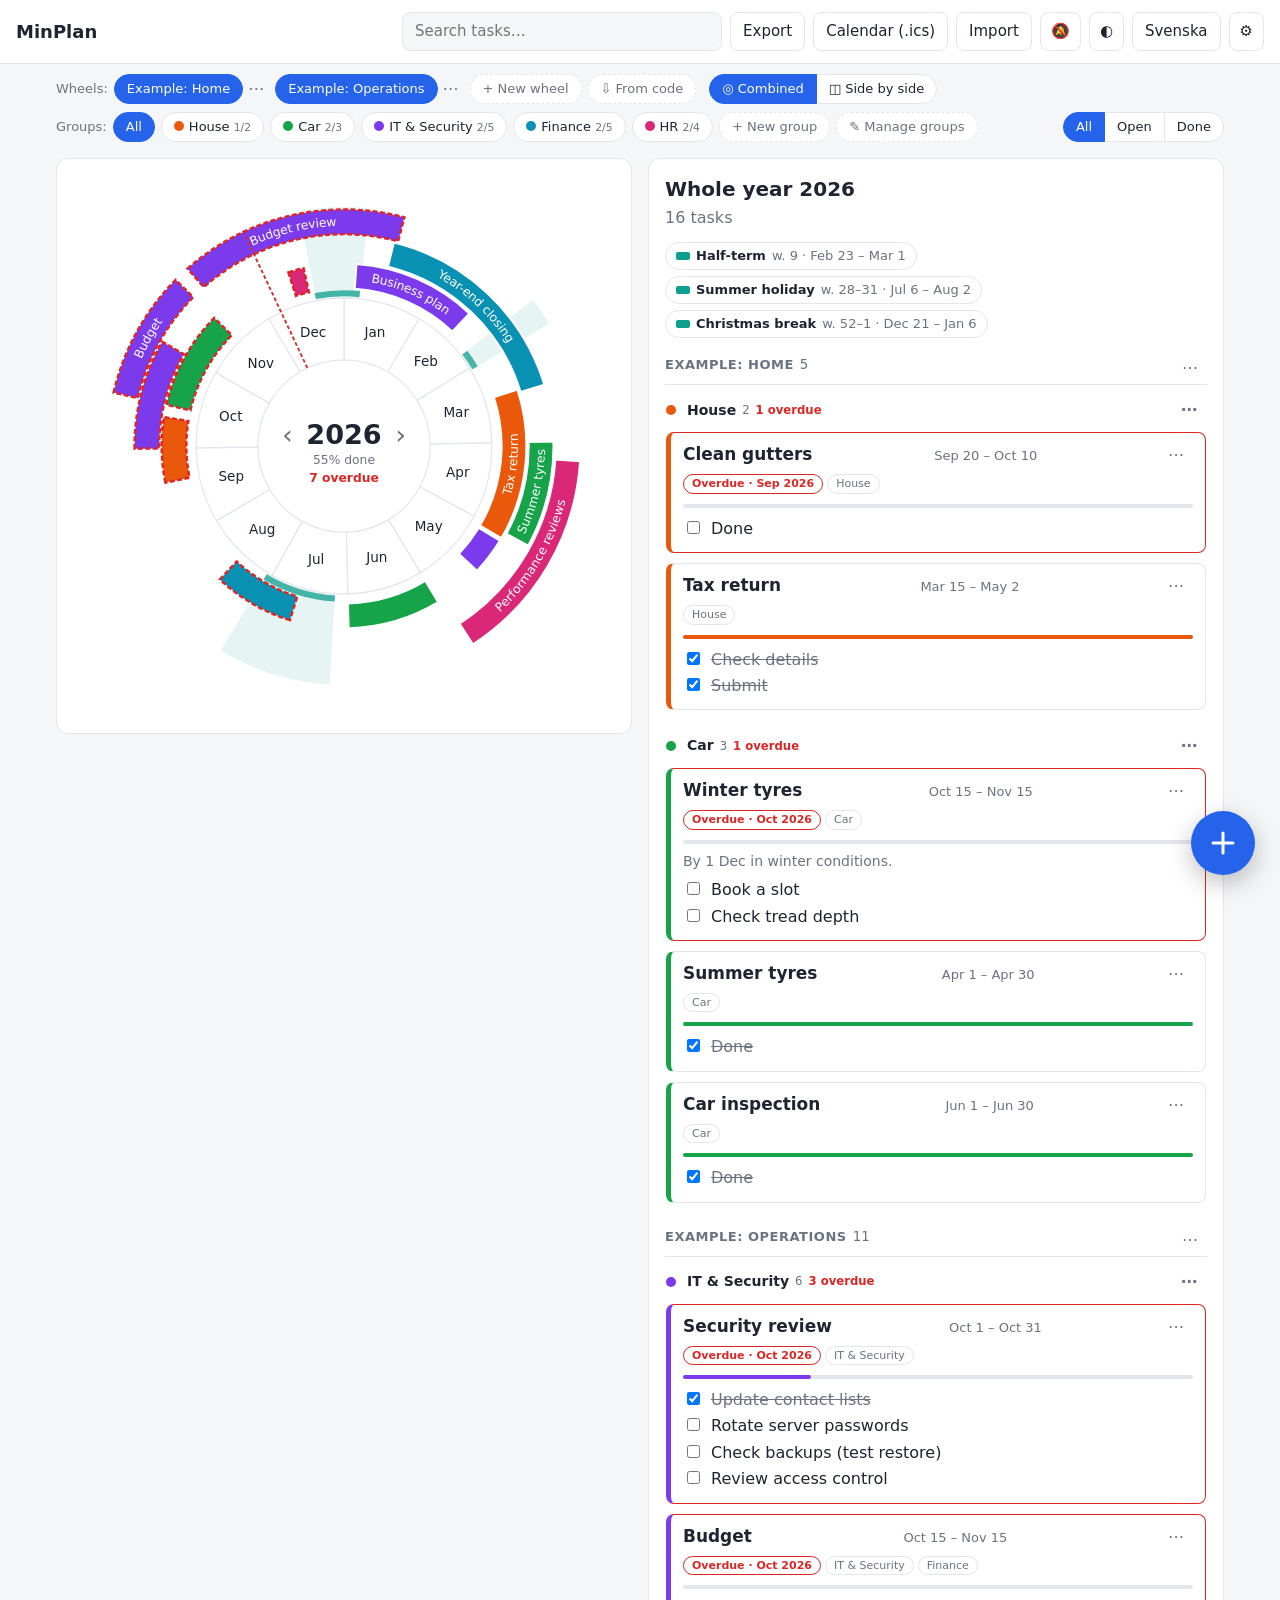
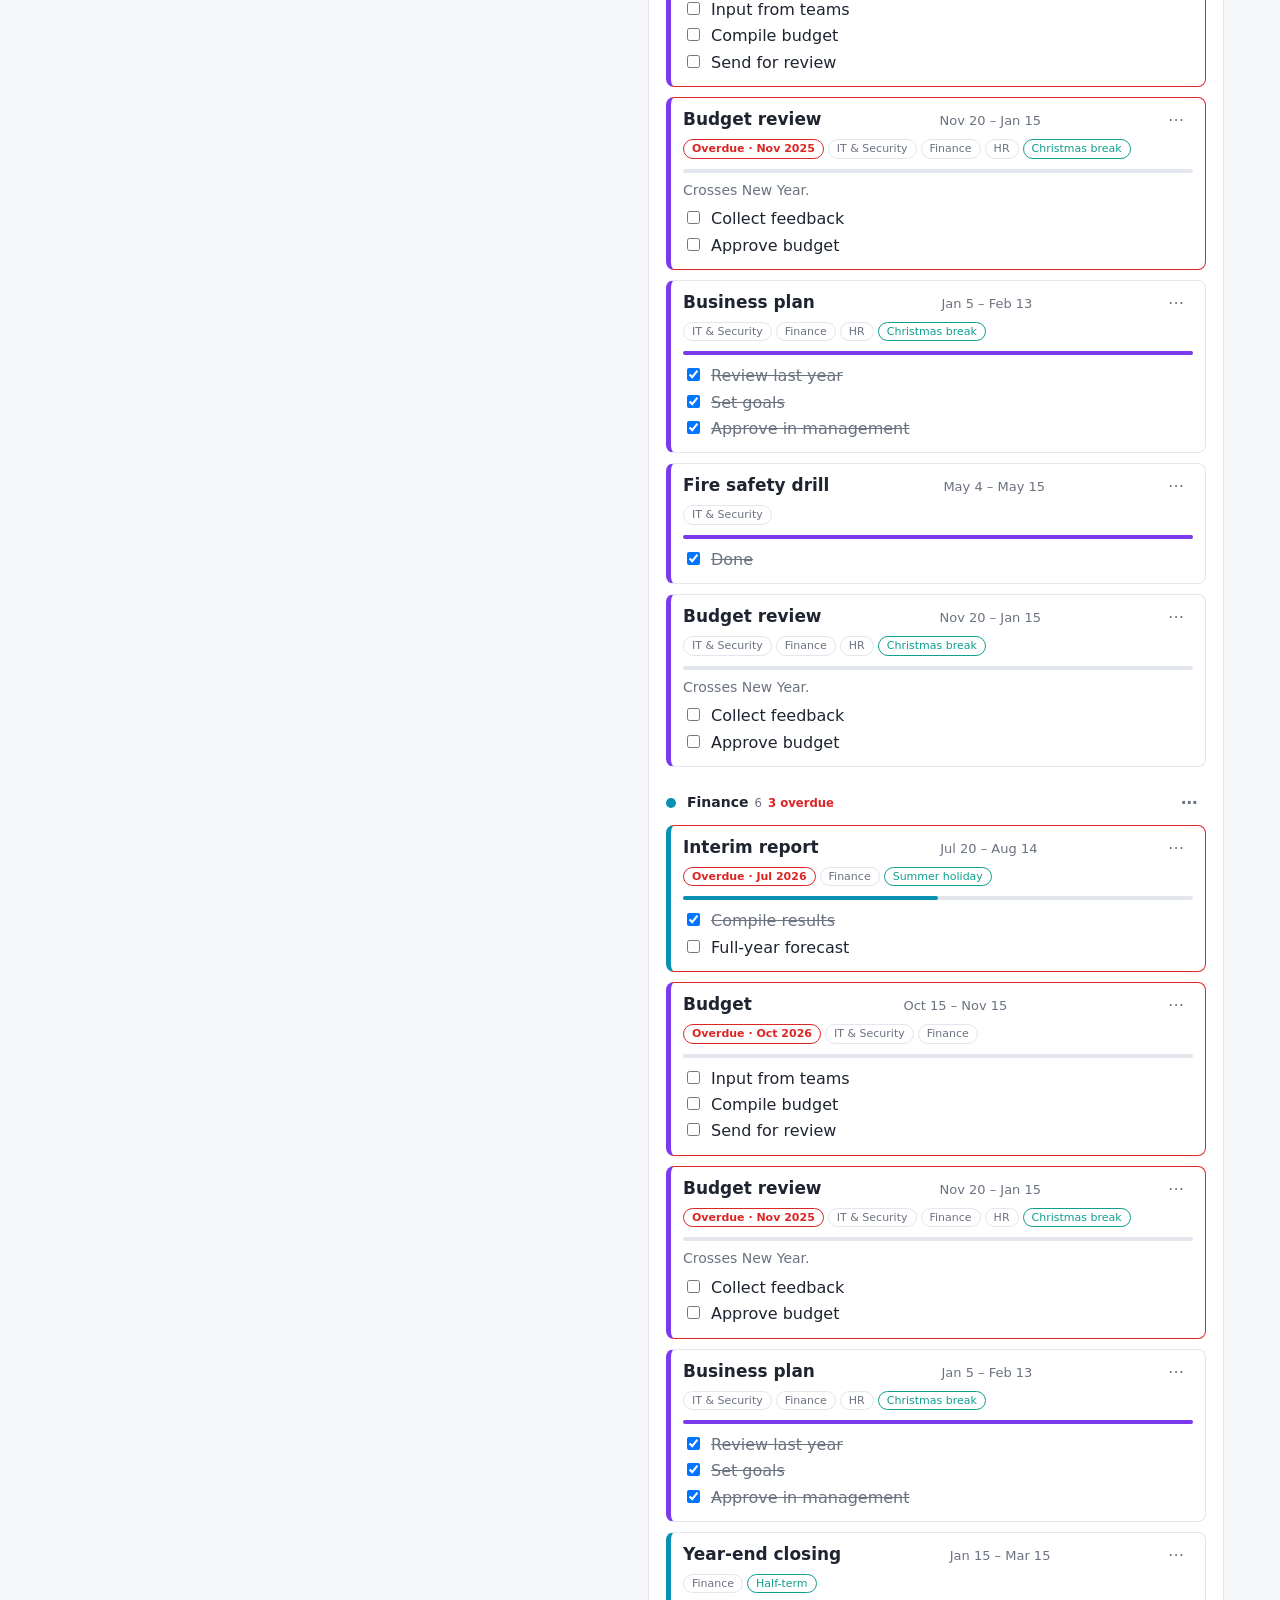
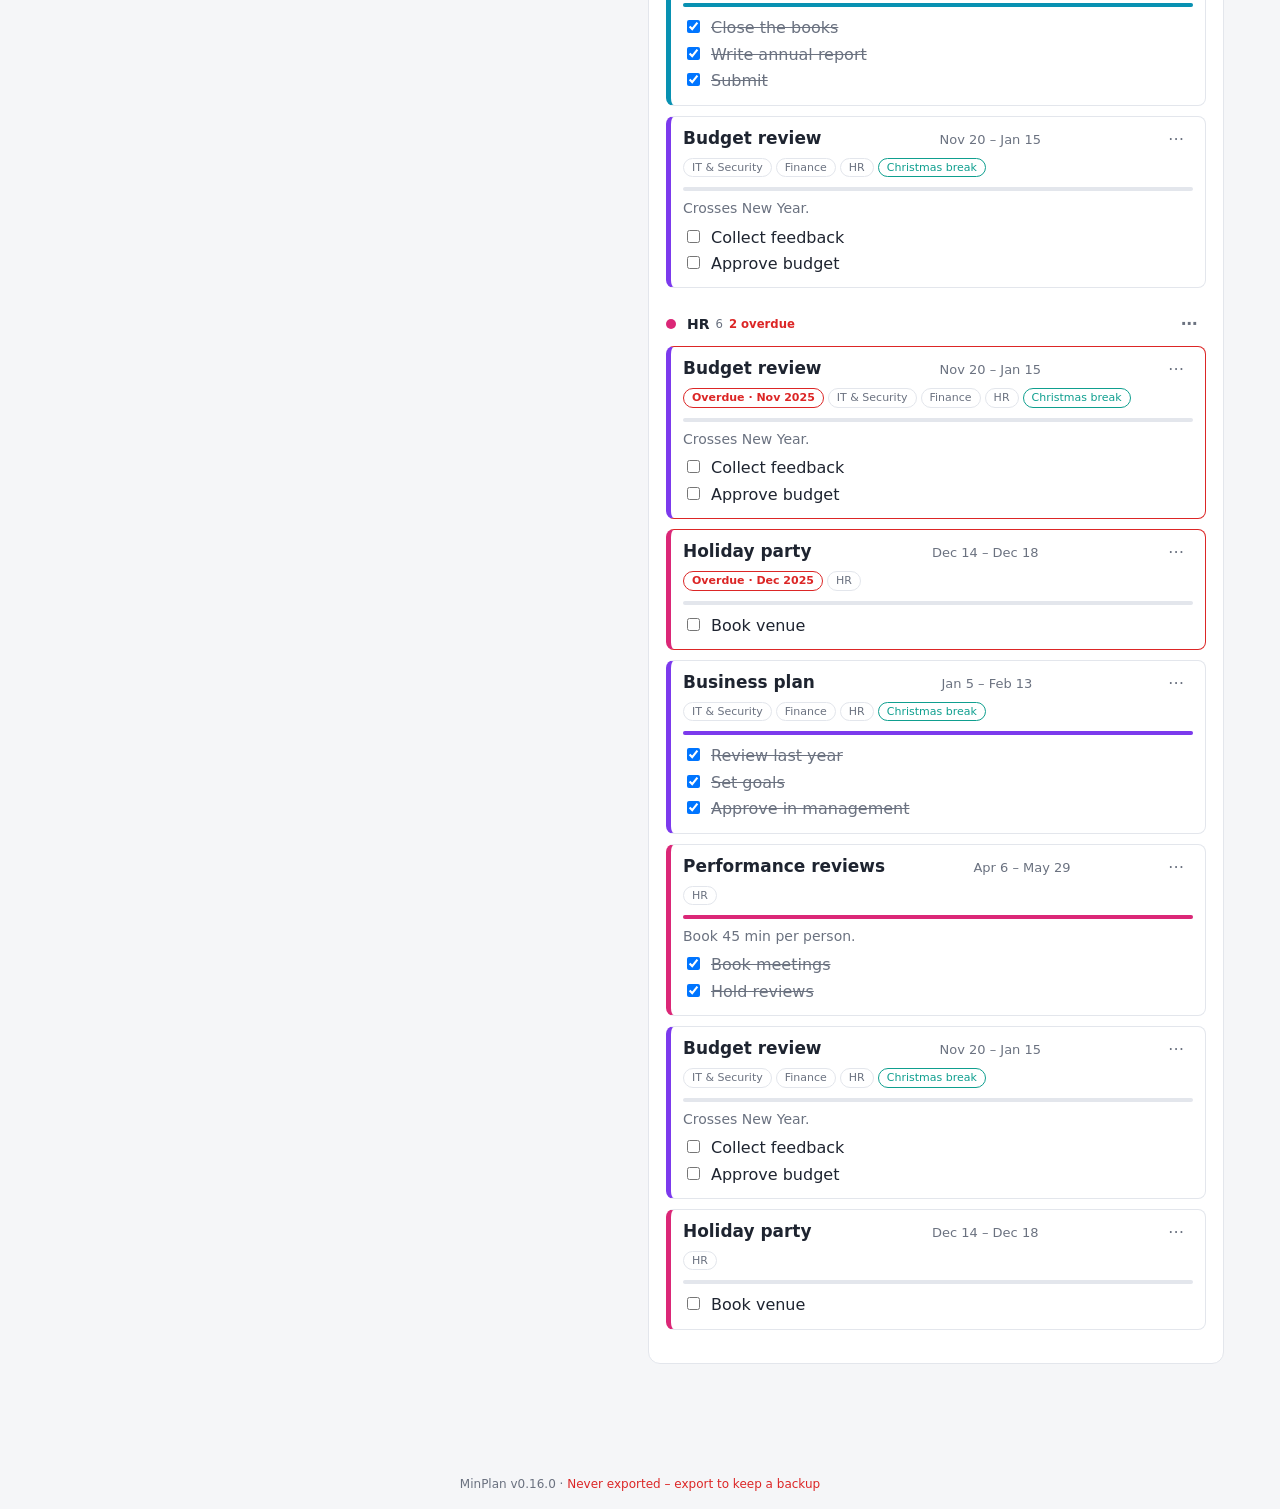
==== commit 04160515: "MinPlan v0.16.0: week rules, reminders, tasks in several wheels, groups - Tasks and time off can rep" ====
--- a/index.html
+++ b/index.html
@@ -44,18 +44,29 @@
     <form id="form-task">
       <h2 id="task-heading"></h2>
       <label><span data-i18n="title"></span><input name="title" required></label>
-      <label hidden><span data-i18n="wheel"></span><select name="wheel"></select></label>
-      <div class="row">
+      <label><span data-i18n="repeat"></span><select name="repeat">
+        <option value="date" data-i18n="repeatDate"></option><option value="weeks" data-i18n="repeatWeeks"></option></select></label>
+      <div class="row when-date">
         <label><span data-i18n="start"></span><input name="start" class="date" required maxlength="10" inputmode="numeric" autocomplete="off" data-i18n-ph="dateFmt"></label>
         <label><span data-i18n="end"></span><input name="end" class="date" required maxlength="10" inputmode="numeric" autocomplete="off" data-i18n-ph="dateFmt"></label>
       </div>
-      <small class="muted" data-i18n="wrapHint"></small>
+      <div class="row when-rule" hidden>
+        <label><span data-i18n="ruleFrom"></span><select name="nth"></select></label>
+        <label><span data-i18n="ruleMonth"></span><select name="rmonth"></select></label>
+        <label class="narrow"><span data-i18n="ruleWeeks"></span><input name="rweeks" type="number" min="1" max="26" inputmode="numeric"></label>
+      </div>
+      <small class="muted when-hint"></small>
       <fieldset>
         <legend data-i18n="units"></legend>
-        <div id="task-units" class="checks"></div>
+        <div id="task-units"></div>
+        <small class="muted" id="task-units-hint" data-i18n="copiesHint"></small>
       </fieldset>
       <label><span data-i18n="note"></span><textarea name="note" rows="2"></textarea></label>
       <label><span data-i18n="checklist"></span><textarea name="items" rows="5" data-i18n-ph="checklistHint"></textarea></label>
+      <div class="remind">
+        <label class="check"><input type="checkbox" name="remind"><span data-i18n="remindMe"></span></label>
+        <label class="check"><input name="remindDays" type="number" min="0" max="365" inputmode="numeric"><span data-i18n="daysBefore"></span></label>
+      </div>
       <label class="check"><input type="checkbox" name="notify"><span data-i18n="notifyTask"></span></label>
       <div class="actions">
         <button type="button" id="task-delete" class="danger" data-i18n="delete"></button>
@@ -86,6 +97,7 @@
         <label class="check"><input type="radio" name="from" value="example"><span data-i18n="startExample"></span></label>
       </fieldset>
       <label class="check" id="clear-box"><input type="checkbox" name="clear" checked><span id="clear-text"></span></label>
+      <small class="muted" id="clear-kept"></small>
       <div class="actions">
         <span class="spacer"></span>
         <button type="button" data-close data-i18n="cancel"></button>
@@ -111,13 +123,24 @@
       <h2 id="period-heading"></h2>
       <label><span data-i18n="periodName"></span><input name="name" required data-i18n-ph="periodPh"></label>
       <label hidden><span data-i18n="wheel"></span><select name="wheel"></select></label>
-      <div class="row">
+      <label><span data-i18n="repeat"></span><select name="repeat">
+        <option value="date" data-i18n="repeatDate"></option><option value="weeks" data-i18n="repeatWeeks"></option></select></label>
+      <div class="row when-date">
         <label><span data-i18n="start"></span><input name="start" class="date" required maxlength="10" inputmode="numeric" autocomplete="off" data-i18n-ph="dateFmt"></label>
         <label><span data-i18n="end"></span><input name="end" class="date" required maxlength="10" inputmode="numeric" autocomplete="off" data-i18n-ph="dateFmt"></label>
       </div>
-      <small class="muted" id="period-weeks"></small>
+      <div class="row when-rule" hidden>
+        <label><span data-i18n="ruleFrom"></span><select name="nth"></select></label>
+        <label><span data-i18n="ruleMonth"></span><select name="rmonth"></select></label>
+        <label class="narrow"><span data-i18n="ruleWeeks"></span><input name="rweeks" type="number" min="1" max="26" inputmode="numeric"></label>
+      </div>
+      <small class="muted when-hint"></small>
       <label class="check"><input type="checkbox" name="recurring"><span data-i18n="recurring"></span></label>
       <small class="muted" data-i18n="recurringHint"></small>
+      <div class="remind">
+        <label class="check"><input type="checkbox" name="remind"><span data-i18n="remindMe"></span></label>
+        <label class="check"><input name="remindDays" type="number" min="0" max="365" inputmode="numeric"><span data-i18n="daysBefore"></span></label>
+      </div>
       <div class="actions">
         <button type="button" id="period-delete" class="danger" data-i18n="delete"></button>
         <span class="spacer"></span>
--- a/css/app.css
+++ b/css/app.css
@@ -184,7 +184,7 @@
 .group-head .late-count { color: var(--late); font-weight: 600; }
 .group-name { overflow-wrap: anywhere; }
 .drop-hint { margin: 0; font-size: calc(13px * var(--fs)); color: var(--muted); }
-.is-dragging [data-drop-unit] { border-color: var(--line); }
+.is-dragging :is([data-drop-unit], [data-drop-wheel]) { border-color: var(--line); }
 .is-dragging .chip[data-drop-unit] { border-style: dashed; border-color: var(--accent); }
 .drop-over, .is-dragging .drop-over { border-color: var(--accent); background: color-mix(in srgb, var(--accent) 10%, transparent); }
 .dragging { opacity: .4; }
@@ -280,6 +280,15 @@
 .range input { flex: 1; }
 .range output { min-width: 3.5em; text-align: right; color: var(--text); font-variant-numeric: tabular-nums; }
 .checks { display: flex; flex-wrap: wrap; gap: 4px 16px; }
+/* Grupper per hjul i uppgiftsdialogen: hjulet som rubrik-kryssruta, grupperna indragna under. */
+.pick-wheel + .pick-wheel { margin-top: 8px; padding-top: 8px; border-top: 1px solid var(--line); }
+.pick-wheel .checks { padding-left: 24px; }
+dialog .row.when-rule { flex-wrap: wrap; }
+dialog .row.when-rule label { flex: 1 1 9em; }
+dialog .row.when-rule label.narrow { flex: 0 0 6.5em; }
+.remind { display: flex; flex-wrap: wrap; align-items: center; gap: 6px 12px; }
+.remind input[type=number] { width: 4.5em; padding: 6px 8px; }
+.remind input:disabled + span { color: var(--muted); }
 dialog label.check { flex-direction: row; align-items: center; gap: 6px; color: var(--text); font-size: calc(15px * var(--fs)); }
 .actions { display: flex; gap: 8px; margin-top: 8px; }
 .spacer { flex: 1; }
@@ -303,6 +312,18 @@
   gap: 14px;
   pointer-events: none; /* den dolda menyn får inte blockera klick på sidan */
 }
+/* Mörk bakgrund bakom öppen meny så att valen går att läsa ovanpå hjulet och listan. */
+.fab-wrap::before {
+  content: '';
+  position: fixed;
+  inset: 0;
+  z-index: -1;
+  background: rgb(0 0 0 / .6);
+  opacity: 0;
+  transition: opacity .2s;
+  pointer-events: none;
+}
+.fab-wrap.open::before { opacity: 1; pointer-events: auto; }
 .fab {
   pointer-events: auto;
   width: 64px;
@@ -364,8 +385,9 @@
   border-radius: 8px;
   background: var(--card);
   color: var(--text);
-  font-size: calc(14px * var(--fs));
-  box-shadow: 0 4px 12px rgb(0 0 0 / .12);
+  font-size: calc(15px * var(--fs));
+  font-weight: 500;
+  box-shadow: 0 4px 12px rgb(0 0 0 / .3);
 }
 .fab-mini {
   width: 46px;
@@ -386,7 +408,7 @@
 .fab-item.ghost .fab-mini { background: var(--card); color: var(--muted); border: 2px dashed var(--muted); font-size: 18px; }
 
 @media (prefers-reduced-motion: reduce) {
-  .fab, .fab svg, .fab-item, .fab-mini { transition: none !important; }
+  .fab, .fab svg, .fab-item, .fab-mini, .fab-wrap::before { transition: none !important; }
 }
 
 @media print {
@@ -396,3 +418,9 @@
   .card { border: none; break-inside: avoid; }
   .todo { break-inside: avoid; }
 }
+
+/* iPhone zoomar in när man trycker i ett fält med text under 16px. Håll fälten på minst 16px på pekskärmar
+   (zoom med två fingrar fungerar som vanligt). */
+@media (pointer: coarse) {
+  input, select, textarea { font-size: max(16px, calc(15px * var(--fs))) !important; }
+}
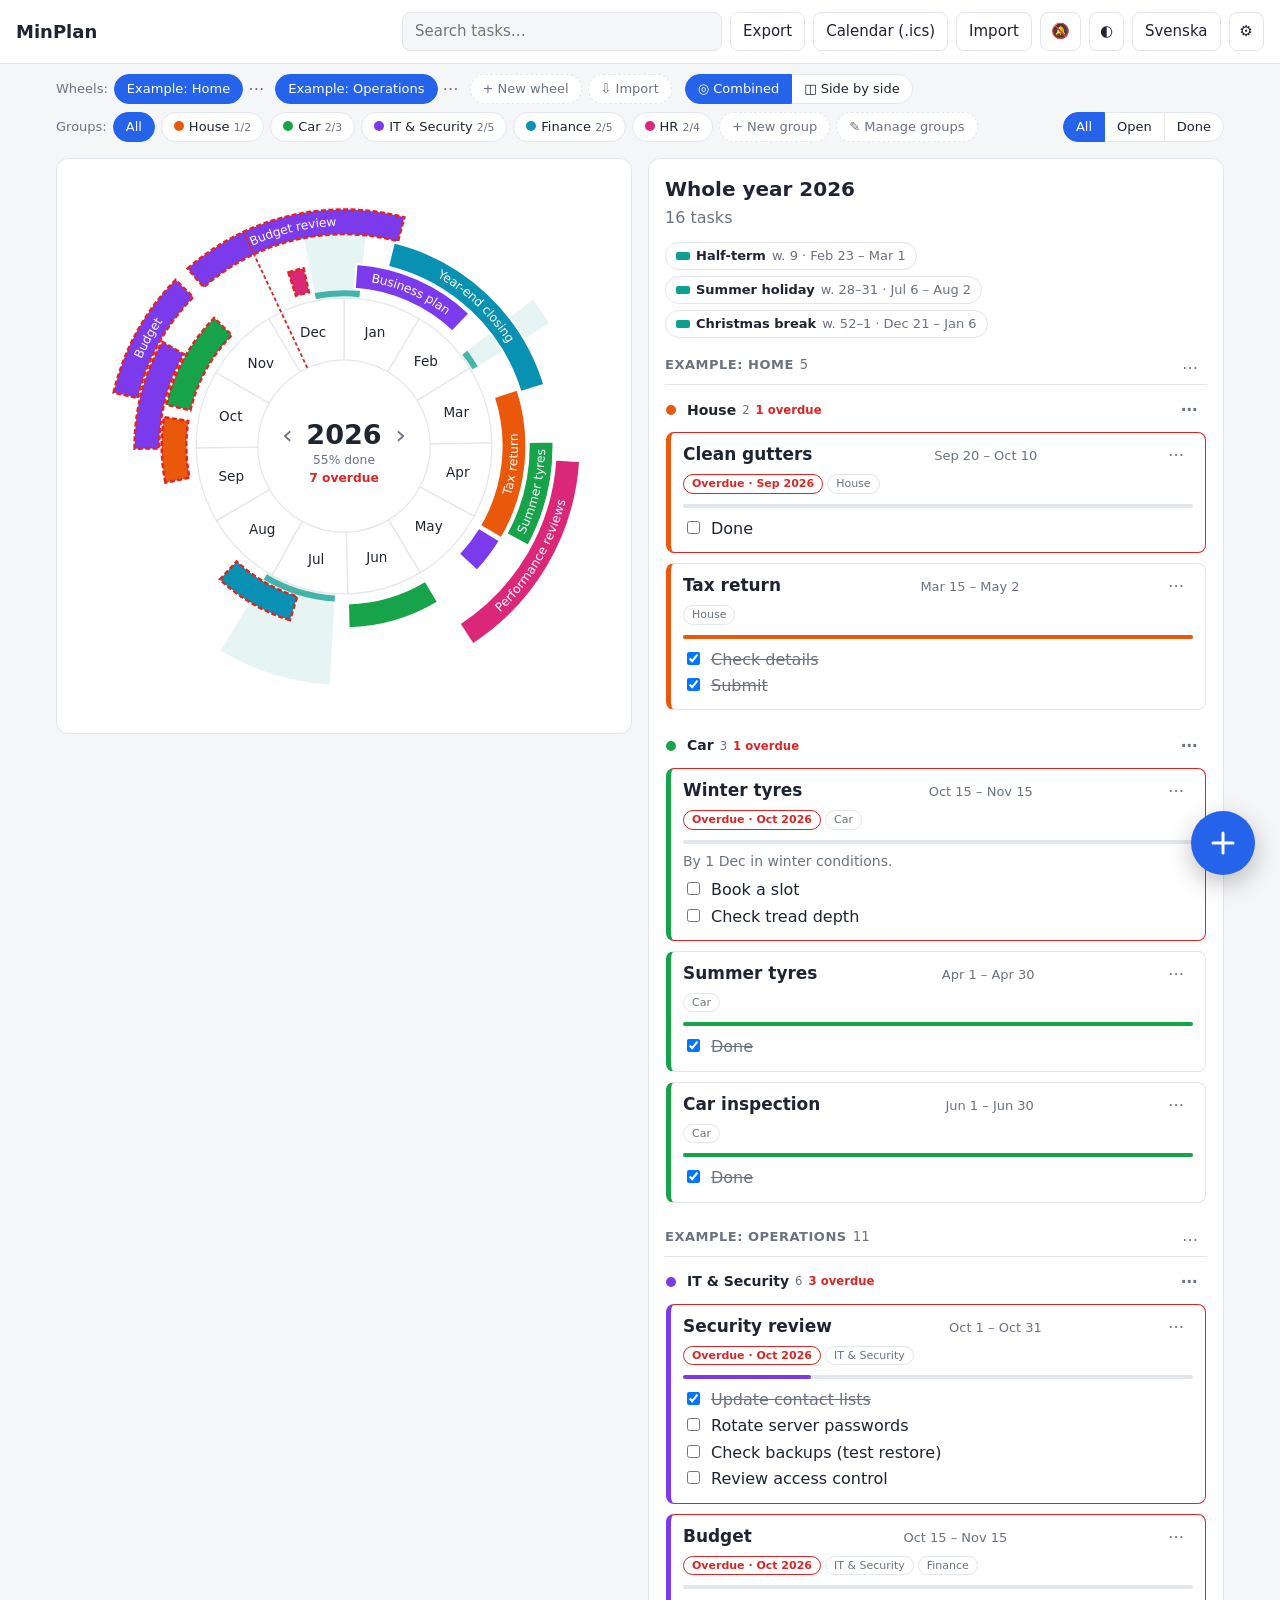
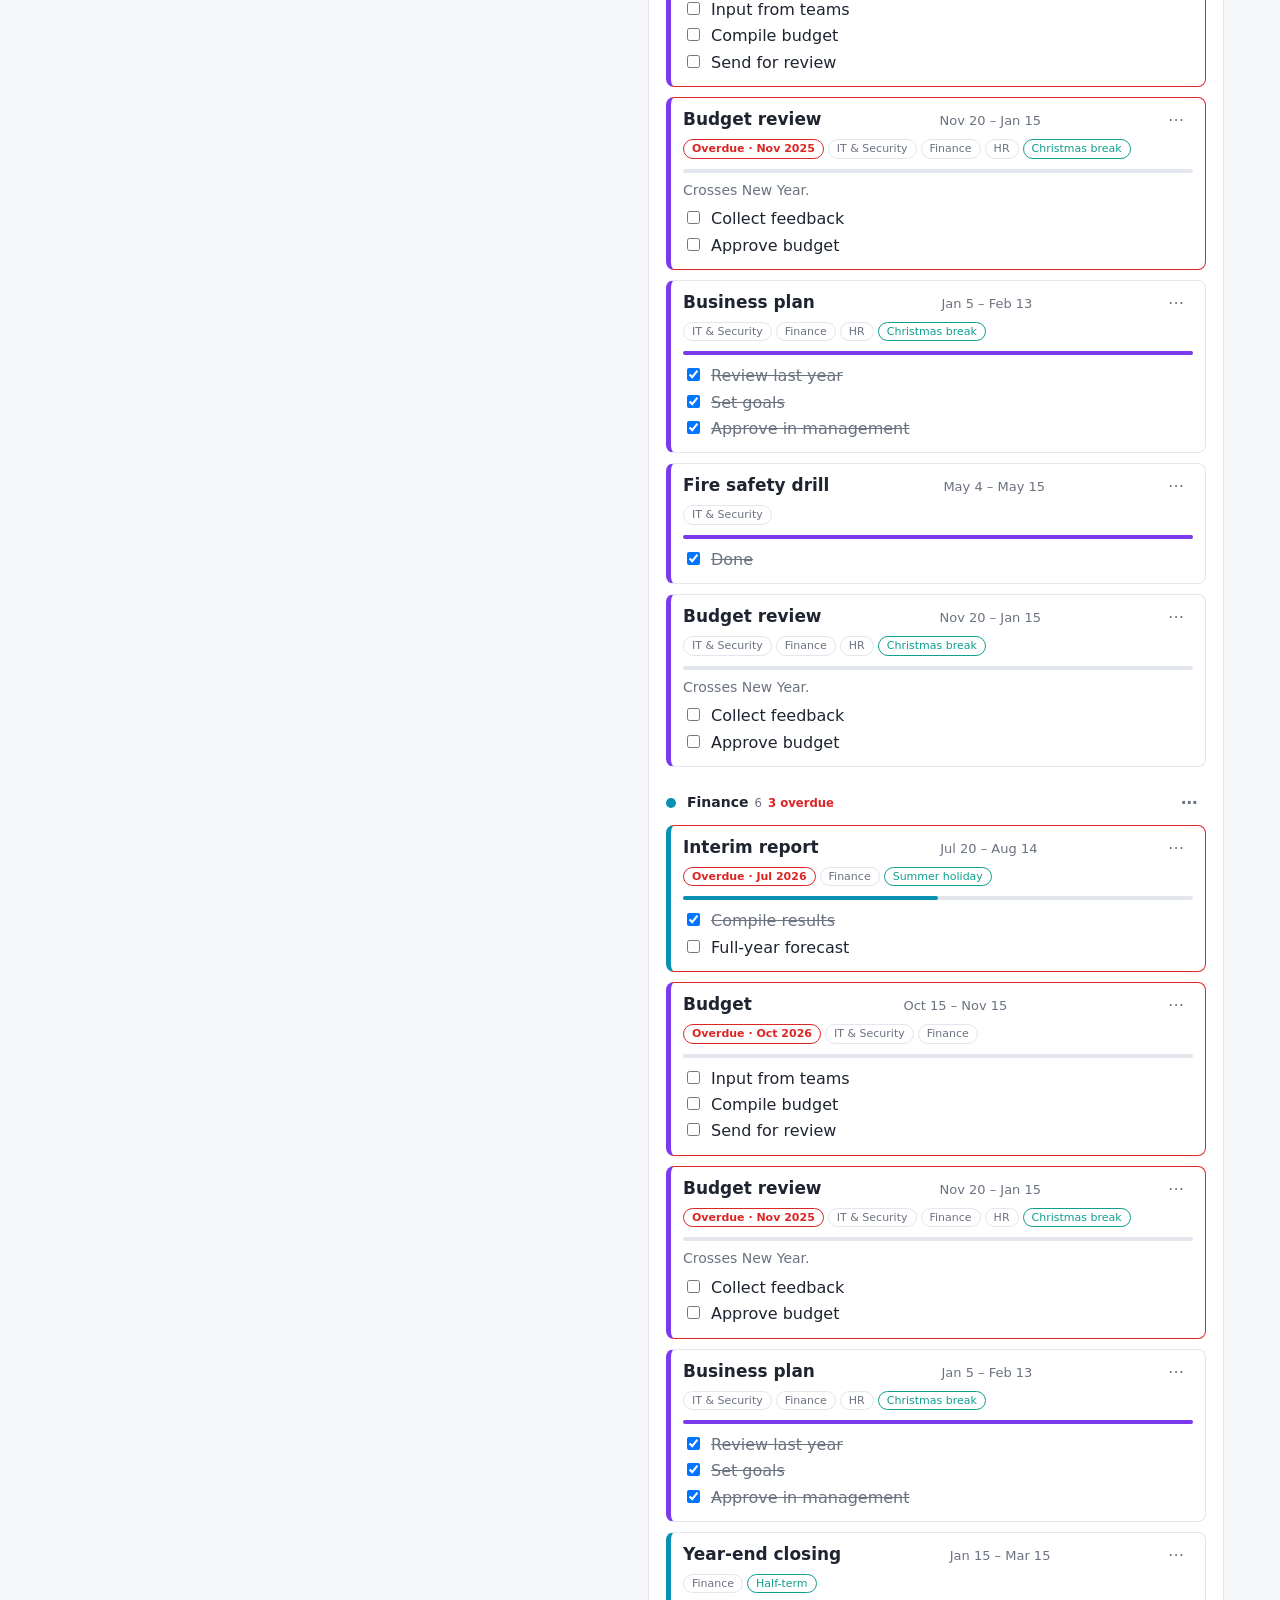
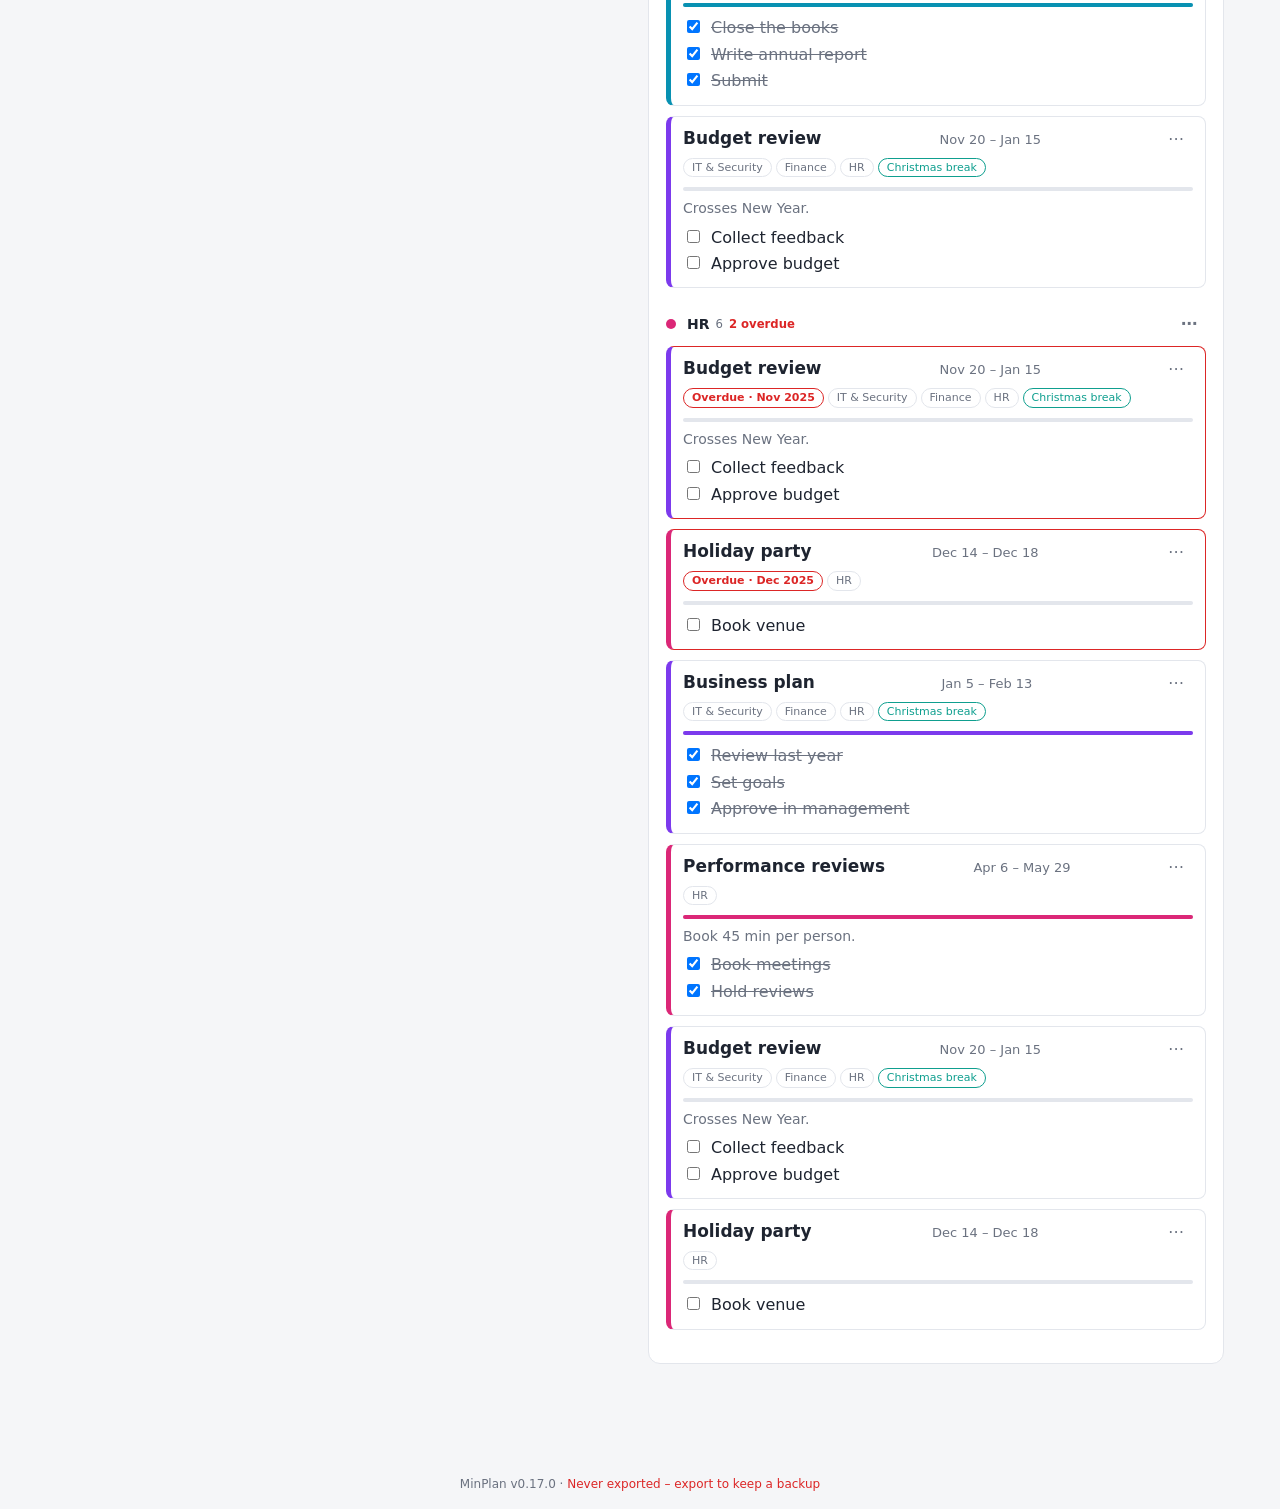
==== commit 56a59d7b: "MinPlan v0.17.0: import by pasting text The Import button opens a dialog with a text box that accept" ====
--- a/index.html
+++ b/index.html
@@ -20,7 +20,7 @@
     <input id="search" type="search" data-i18n-ph="search">
     <button id="btn-export" data-i18n="export"></button>
     <button id="btn-ics" data-i18n="calendar" data-i18n-title="calendarHint"></button>
-    <label class="btn"><span data-i18n="import"></span><input id="file" type="file" accept=".json,application/json" hidden></label>
+    <button id="btn-import" data-i18n="import"></button>
     <button id="btn-notify" class="icon" hidden></button>
     <button id="btn-theme" class="icon"></button>
     <button id="btn-lang"></button>
@@ -209,6 +209,7 @@
       <p class="muted hint" data-i18n="codeHint"></p>
       <textarea name="code" class="code" rows="6" required data-i18n-ph="codePh"></textarea>
       <div class="actions">
+        <label class="btn"><span data-i18n="pickFile"></span><input id="file" type="file" accept=".json,application/json" hidden></label>
         <span class="spacer"></span>
         <button type="button" data-close data-i18n="cancel"></button>
         <button class="primary" data-i18n="next"></button>
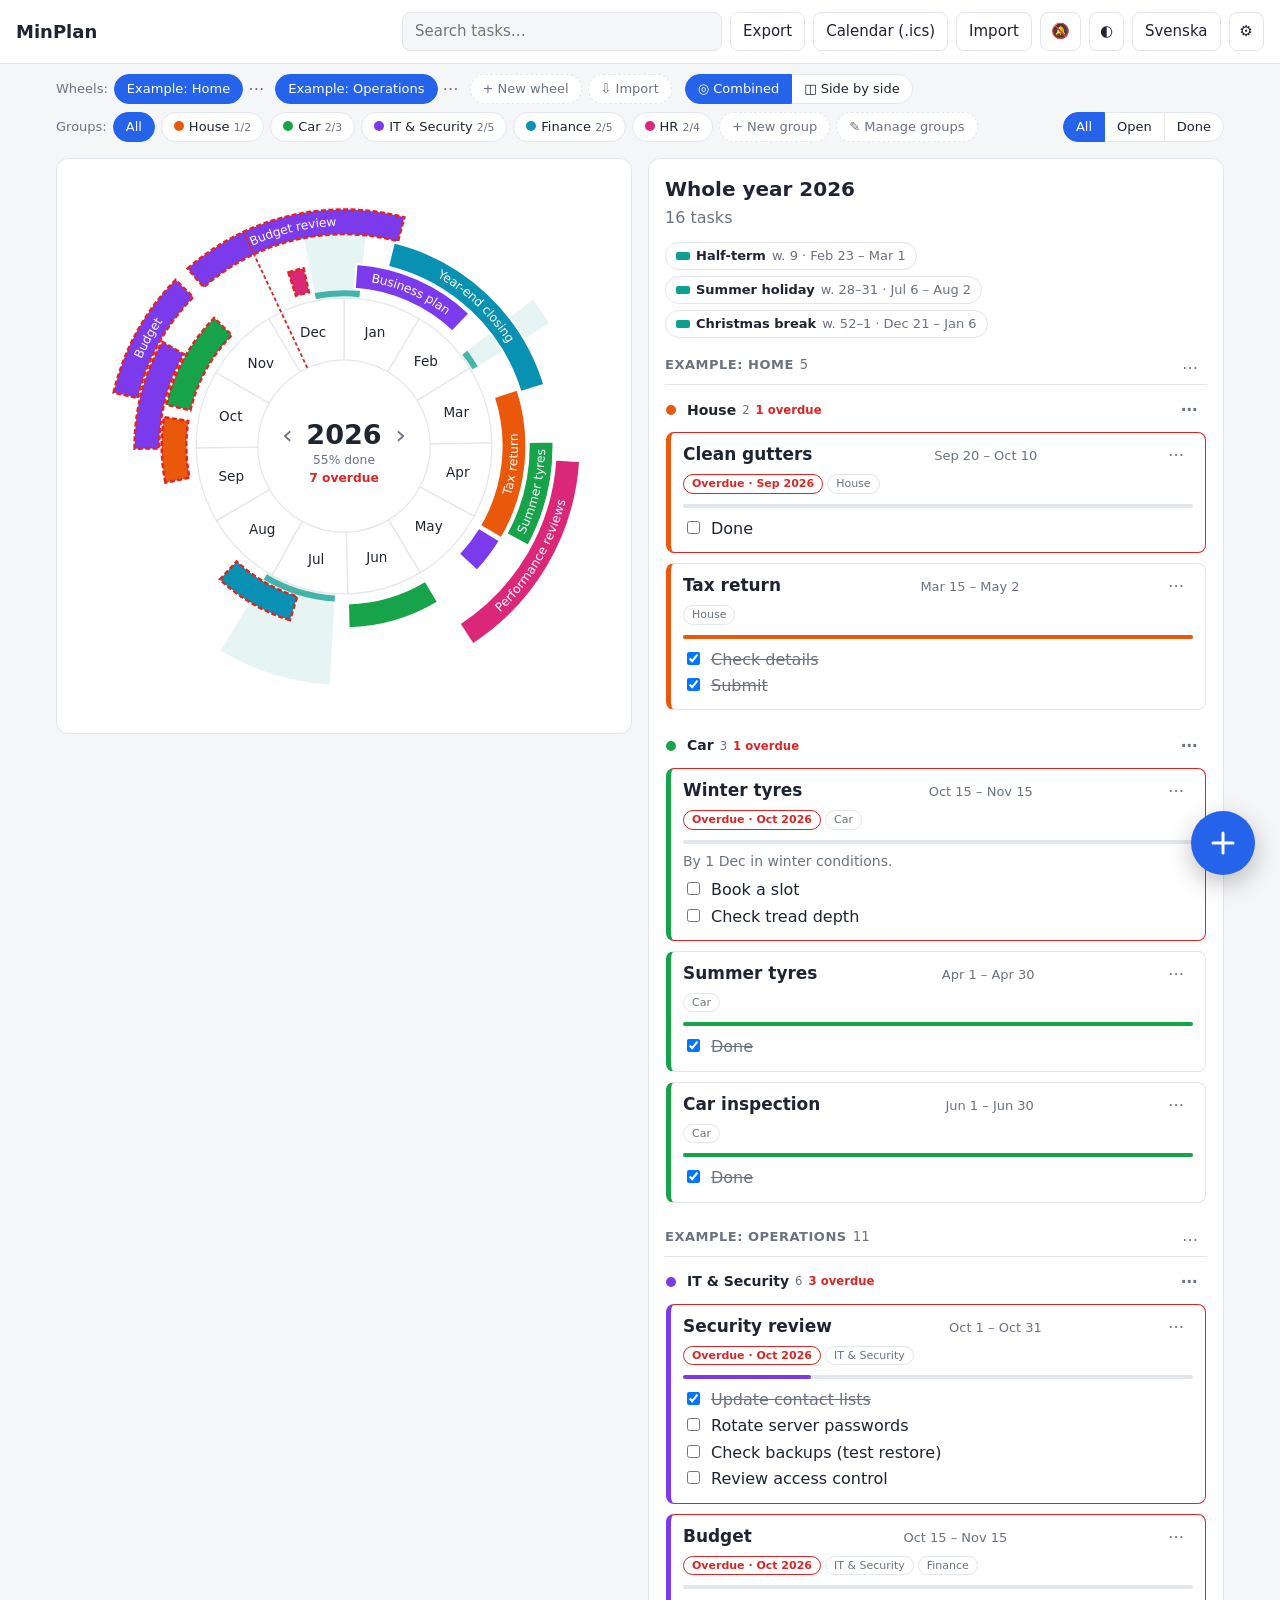
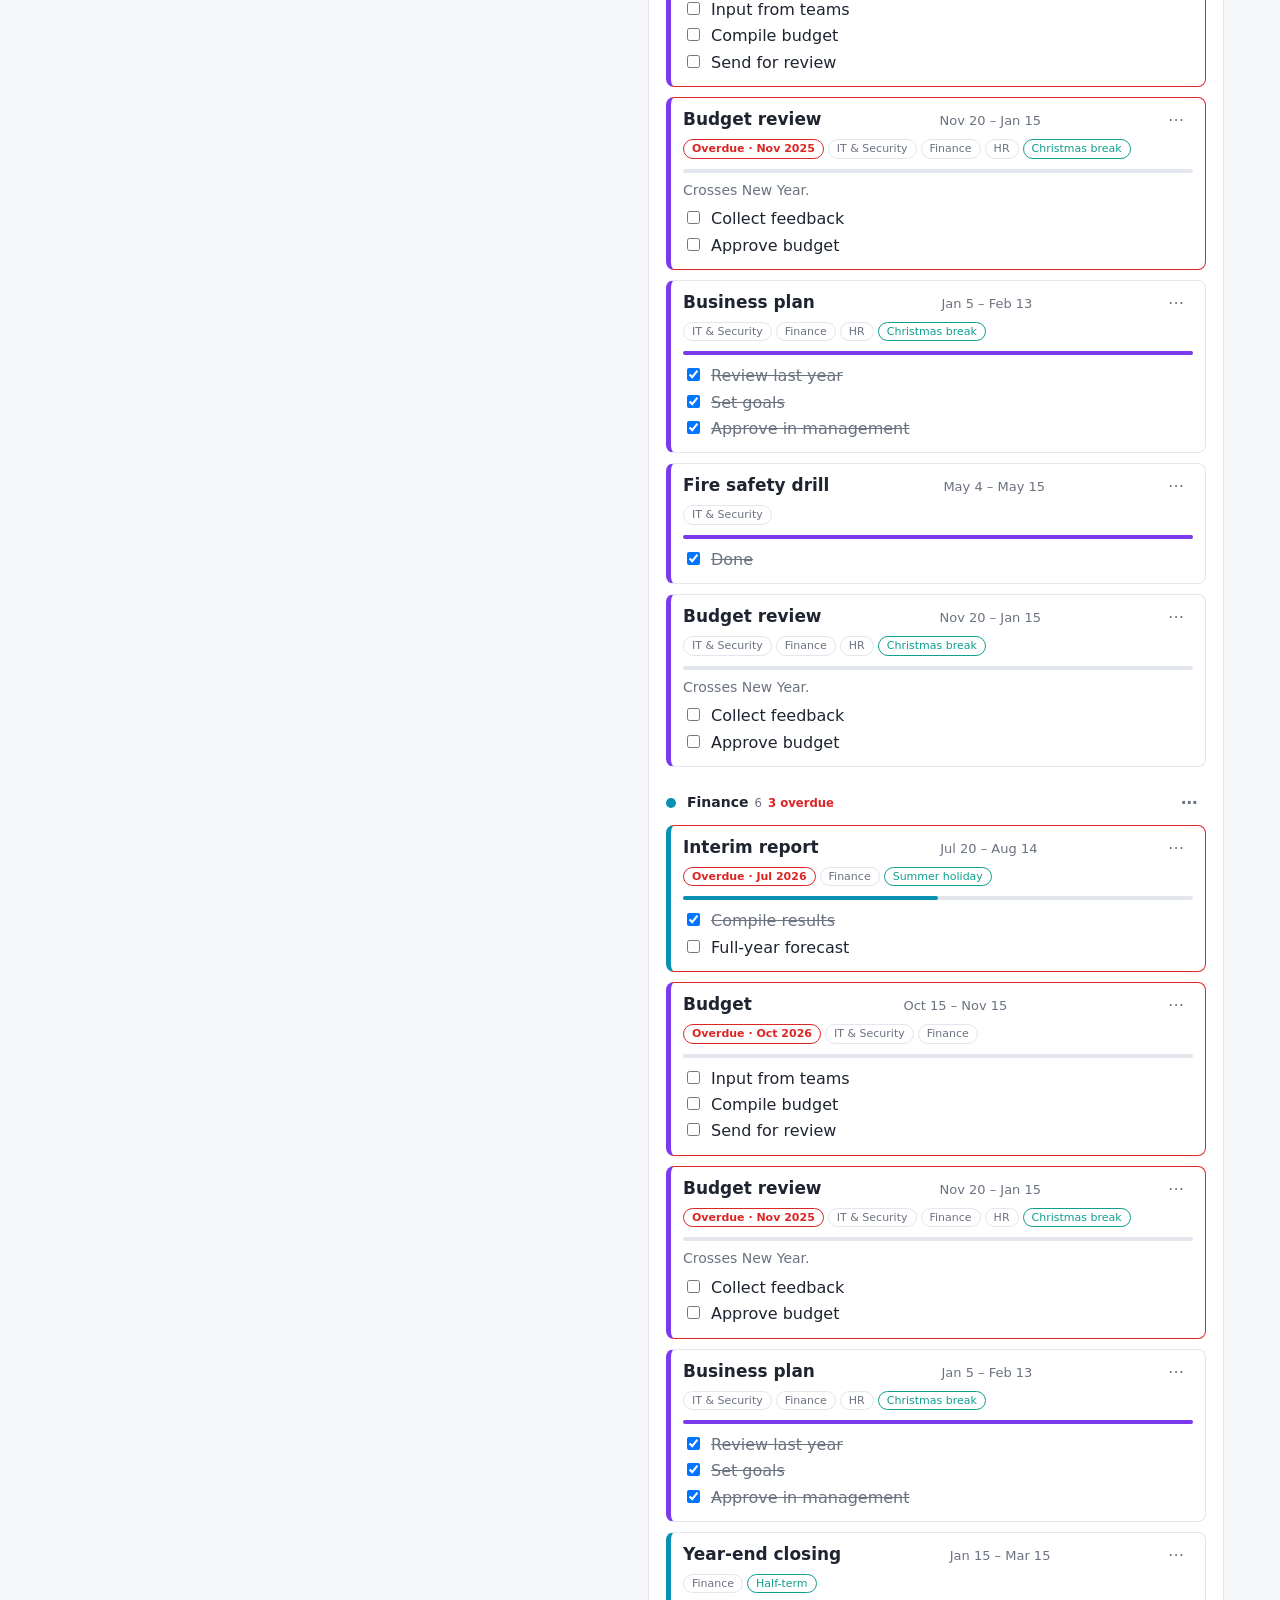
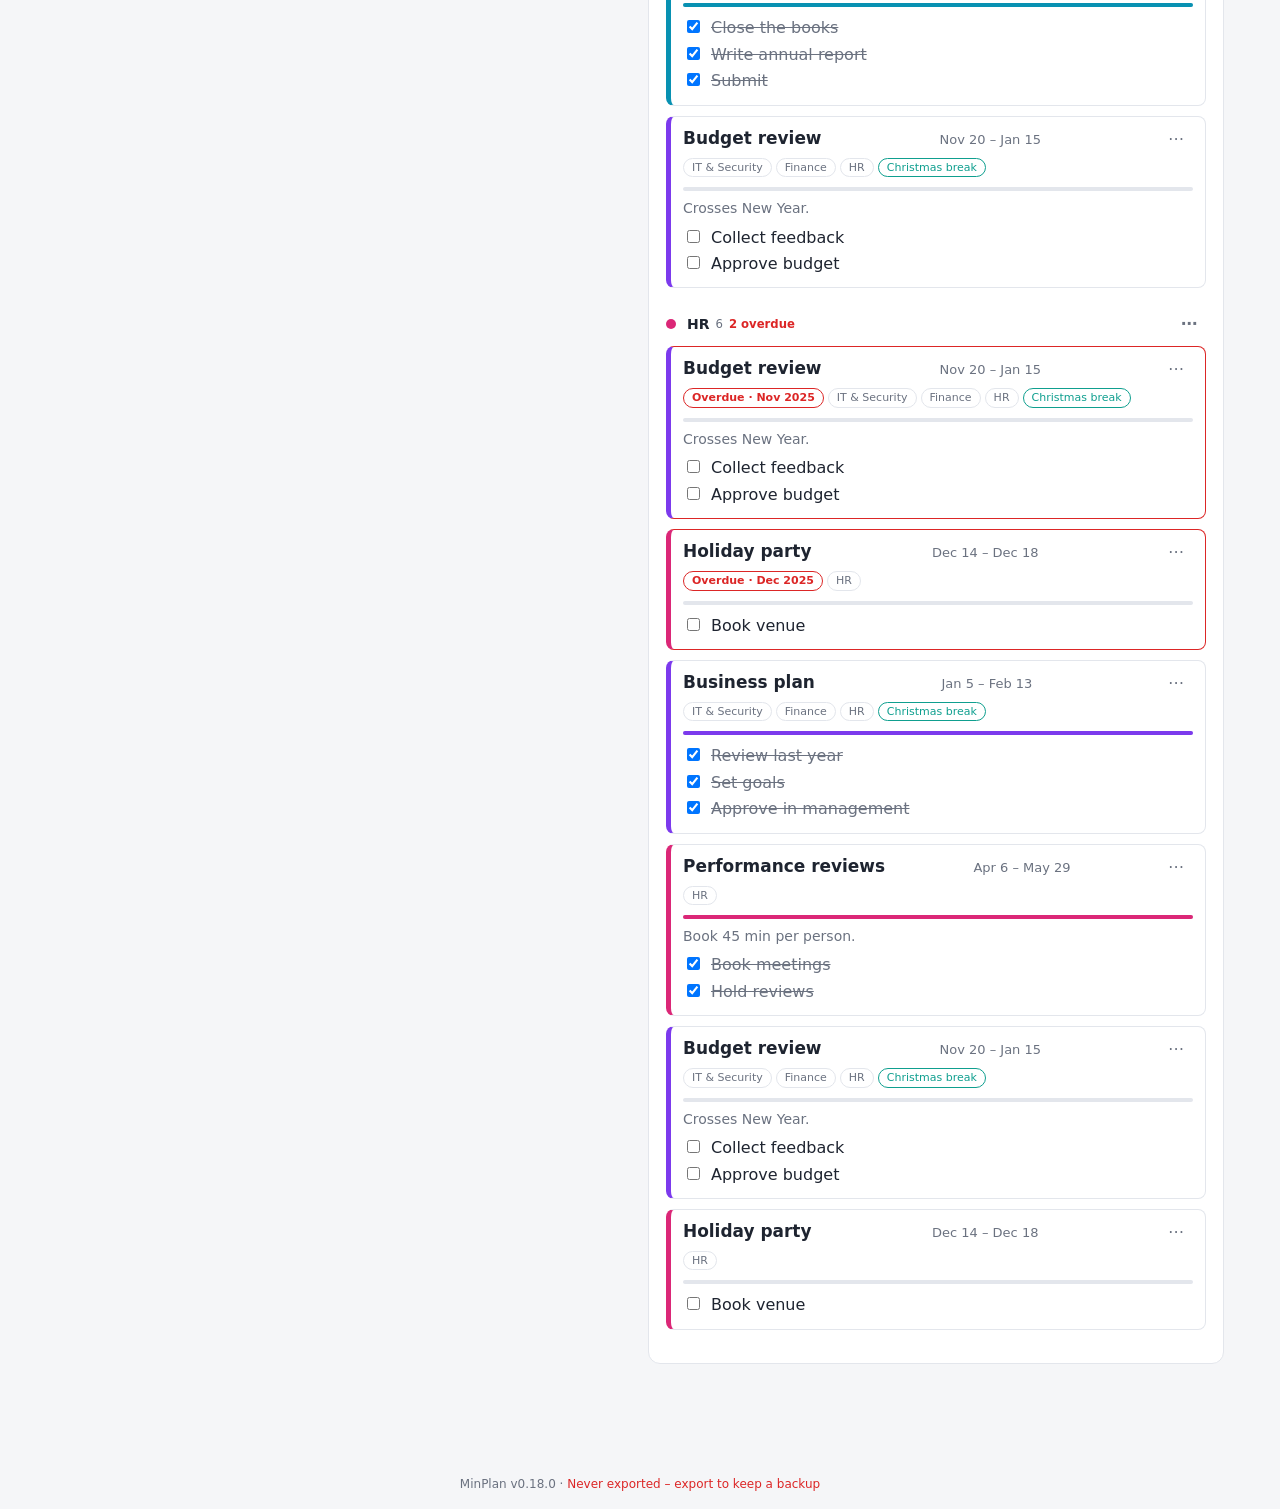
==== commit c0a2d0ac: "MinPlan v0.18.0: export as copyable text Export now opens a dialog showing the wheel as JSON text wi" ====
--- a/index.html
+++ b/index.html
@@ -203,6 +203,20 @@
     </div>
   </dialog>
 
+  <dialog id="dlg-export">
+    <h2 data-i18n="exportTitle"></h2>
+    <p class="muted hint" data-i18n="exportHint"></p>
+    <label><span data-i18n="wheel"></span><select id="export-wheel"></select></label>
+    <textarea id="export-text" class="code" rows="10" readonly></textarea>
+    <div class="actions">
+      <button type="button" id="export-all" hidden></button>
+      <span class="spacer"></span>
+      <button type="button" data-close data-i18n="close"></button>
+      <button type="button" id="export-file" data-i18n="downloadFile"></button>
+      <button type="button" id="export-copy" class="primary" data-i18n="copyText"></button>
+    </div>
+  </dialog>
+
   <dialog id="dlg-code">
     <form id="form-code">
       <h2 data-i18n="addFromCode"></h2>
--- a/css/app.css
+++ b/css/app.css
@@ -275,6 +275,7 @@
 fieldset { border: 1px solid var(--line); border-radius: 8px; margin: 0; padding: 8px 12px; }
 legend { font-size: calc(13px * var(--fs)); color: var(--muted); padding: 0 4px; }
 #form-settings fieldset { display: flex; flex-direction: column; gap: 10px; margin-bottom: 12px; }
+#dlg-export label { margin-bottom: 10px; }
 .code { width: 100%; font-family: ui-monospace, monospace; font-size: calc(12px * var(--fs)); word-break: break-all; resize: vertical; }
 .range { display: flex; align-items: center; gap: 10px; }
 .range input { flex: 1; }
@@ -290,7 +291,7 @@
 .remind input[type=number] { width: 4.5em; padding: 6px 8px; }
 .remind input:disabled + span { color: var(--muted); }
 dialog label.check { flex-direction: row; align-items: center; gap: 6px; color: var(--text); font-size: calc(15px * var(--fs)); }
-.actions { display: flex; gap: 8px; margin-top: 8px; }
+.actions { display: flex; flex-wrap: wrap; justify-content: flex-end; gap: 8px; margin-top: 8px; }
 .spacer { flex: 1; }
 .unit-row { display: flex; gap: 8px; margin-bottom: 8px; }
 .unit-row { align-items: center; }
